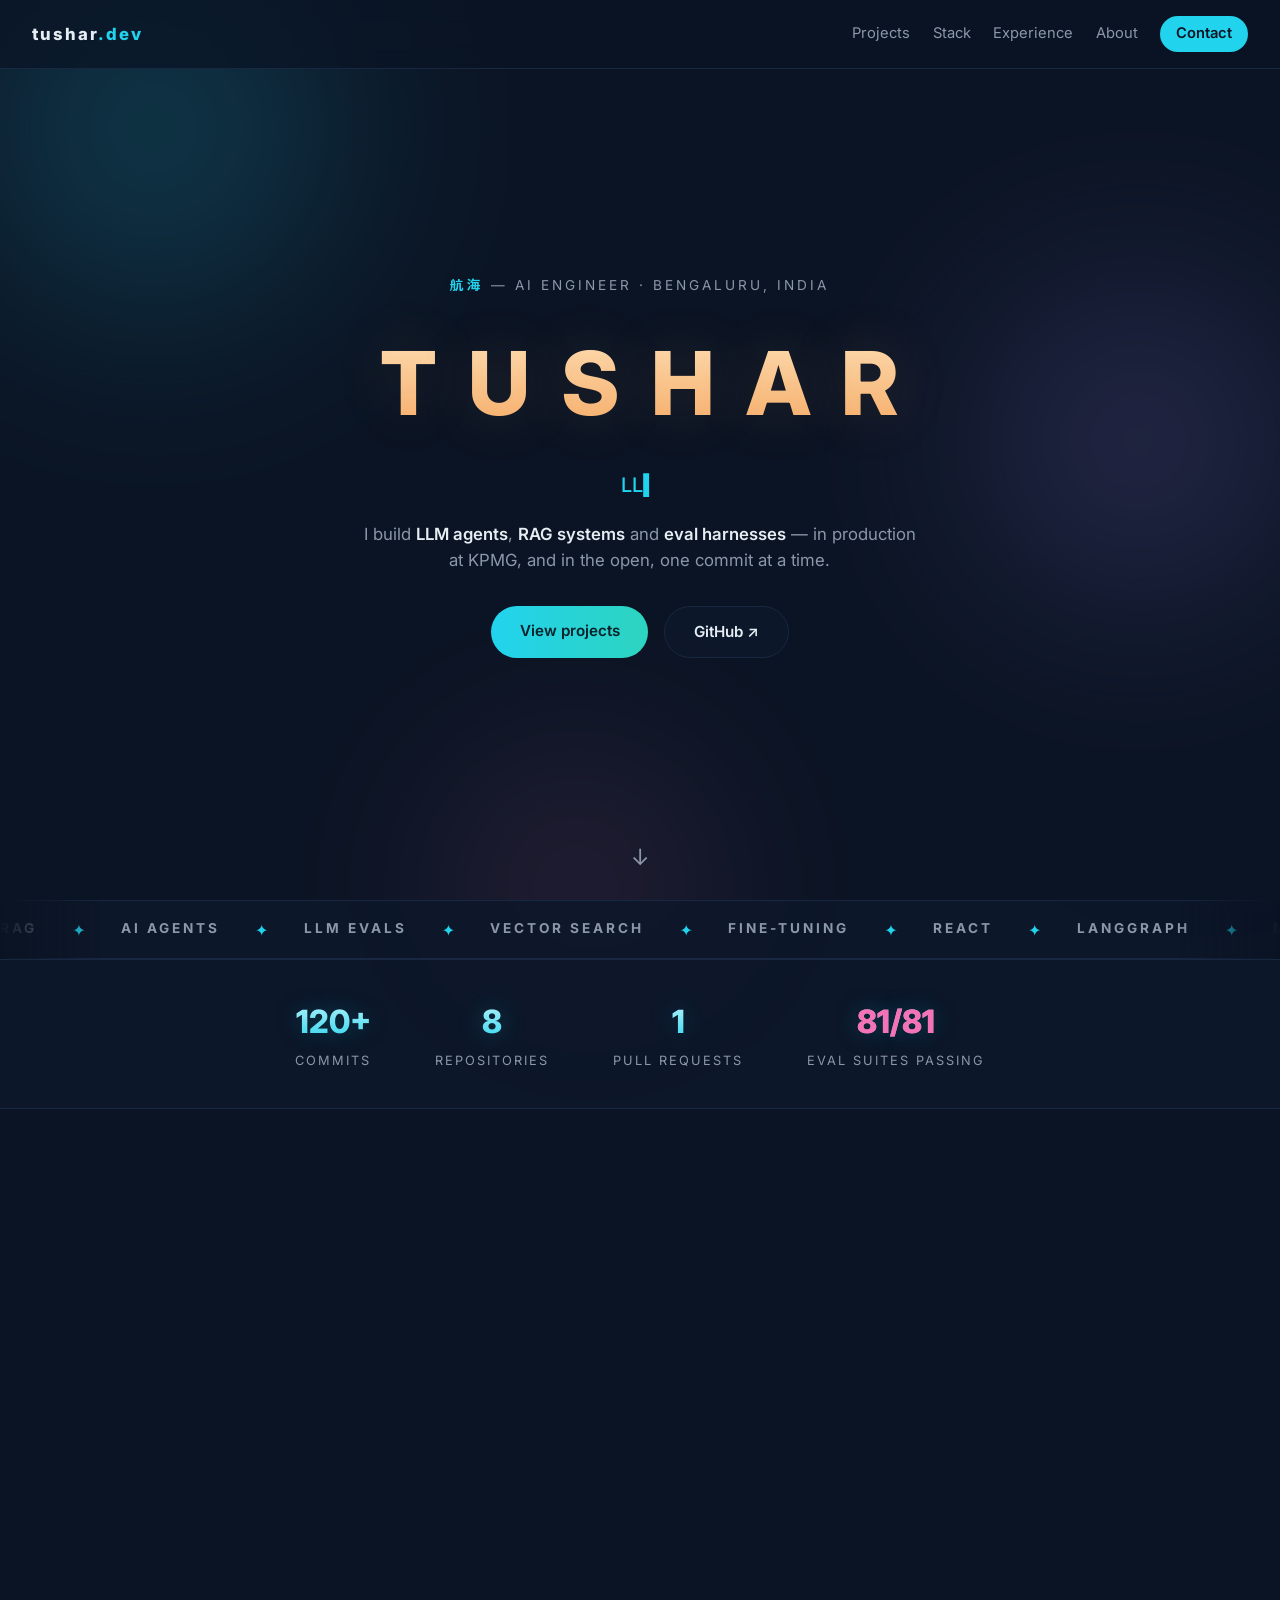
==== index.html @ 3234ff15 "Add voice-agent research page: the gate is a vocabulary" ====
<!DOCTYPE html>
<html lang="en">
<head>
<meta charset="UTF-8" />
<meta name="viewport" content="width=device-width, initial-scale=1.0" />
<title>Tushar — AI Engineer</title>
<meta name="description" content="Tushar — AI Engineer building LLM agents, RAG and eval-first AI systems. Based in Bengaluru, India." />
<meta property="og:title" content="Tushar — AI Engineer" />
<meta property="og:description" content="LLM agents, RAG and eval-first AI systems — in production at KPMG, and open-sourced every day." />
<meta property="og:type" content="website" />
<meta property="og:url" content="https://tushar29k.github.io/" />
<meta property="og:image" content="https://raw.githubusercontent.com/tushar29k/tushar29k/main/assets/banner.webp" />
<meta name="twitter:card" content="summary_large_image" />
<link rel="icon" href="data:image/svg+xml,%3Csvg xmlns='http://www.w3.org/2000/svg' viewBox='0 0 32 32'%3E%3Cpath d='M21 20.5A9 9 0 1 1 11.5 3 7 7 0 0 0 21 20.5z' fill='%2322D3EE'/%3E%3C/svg%3E" />
<link rel="preconnect" href="https://fonts.googleapis.com" />
<link rel="preconnect" href="https://fonts.gstatic.com" crossorigin />
<link href="https://fonts.googleapis.com/css2?family=Inter:wght@400;500;600;800&family=Zen+Kaku+Gothic+New:wght@500;700&display=swap" rel="stylesheet" />
<link rel="stylesheet" href="styles.css" />
</head>
<body>
<canvas id="stars" aria-hidden="true"></canvas>
<div id="progress" aria-hidden="true"></div>
<div class="orb orb-a" aria-hidden="true"></div>
<div class="orb orb-b" aria-hidden="true"></div>
<div class="orb orb-c" aria-hidden="true"></div>

<nav class="nav">
  <a class="brand" href="#top">tushar<span>.dev</span></a>
  <div class="links">
    <a href="#projects">Projects</a>
    <a href="#stack">Stack</a>
    <a href="#experience">Experience</a>
    <a href="#about">About</a>
    <a href="#contact" class="cta">Contact</a>
  </div>
</nav>

<header class="hero" id="top">
  <div class="aurora" aria-hidden="true"><span></span><span></span><span></span></div>
  <div class="hero-inner">
    <p class="kicker"><span class="jp">航海</span> — AI Engineer · Bengaluru, India</p>
    <h1>TUSHAR</h1>
    <p class="typing"><span id="typed"></span><span class="caret">▍</span></p>
    <p class="lede">I build <strong>LLM agents</strong>, <strong>RAG systems</strong> and <strong>eval harnesses</strong> — in production at KPMG, and in the open, one commit at a time.</p>
    <div class="hero-btns">
      <a class="btn primary" href="#projects">View projects</a>
      <a class="btn ghost" href="https://github.com/tushar29k" target="_blank" rel="noopener">GitHub ↗</a>
    </div>
  </div>
  <a class="scroll-hint" href="#stats" aria-label="scroll down">↓</a>
</header>

<div class="marquee" aria-hidden="true">
  <div class="marquee-track">
    <span>RAG</span><i>✦</i><span>AI AGENTS</span><i>✦</i><span>LLM EVALS</span><i>✦</i><span>VECTOR SEARCH</span><i>✦</i><span>FINE-TUNING</span><i>✦</i><span>REACT</span><i>✦</i><span>LANGGRAPH</span><i>✦</i><span>MCP</span><i>✦</i>
    <span>RAG</span><i>✦</i><span>AI AGENTS</span><i>✦</i><span>LLM EVALS</span><i>✦</i><span>VECTOR SEARCH</span><i>✦</i><span>FINE-TUNING</span><i>✦</i><span>REACT</span><i>✦</i><span>LANGGRAPH</span><i>✦</i><span>MCP</span><i>✦</i>
  </div>
</div>

<section class="strip" id="stats">
  <div class="stat"><span class="num" id="st-commits">…</span><span class="lbl">commits</span></div>
  <div class="stat"><span class="num" id="st-repos">…</span><span class="lbl">repositories</span></div>
  <div class="stat"><span class="num" id="st-prs">…</span><span class="lbl">pull requests</span></div>
  <div class="stat"><span class="num accent">81/81</span><span class="lbl">eval suites passing</span></div>
</section>

<section class="section" id="projects">
  <h2>Projects <span class="jp">作品</span></h2>
  <p class="sub">Open-source systems I design, build and measure. Every one ships with evals — each card links the repo and a live demo.</p>
  <p class="sub">📄 <a href="research.html" style="color:var(--teal);font-weight:600">Research note: how pattern-based guardrails fail</a> — the mutation-based adversarial benchmark of the agent-service detector, scored on attack success, false refusal and completion.</p>
  <p class="sub">📄 <a href="research-rag.html" style="color:var(--teal);font-weight:600">Research note: retrieval is not a safety boundary</a> — the poisoned-corpus and unsupported-question benchmark of the rag-service pipeline, scored on attack success, fabrication, false refusal and completion.</p>
  <p class="sub">📄 <a href="research-support-agent.html" style="color:var(--teal);font-weight:600">Research note: the gate held, the draft leaked</a> — the three-metric evaluation of the support-agent's safety layers: zero unauthorised refunds across 171 attack runs, poisoned-KB quoting as the open channel, and a 31.2% false-refusal rate from the refund-keyword bug shape.</p>
  <p class="sub">📄 <a href="research-voice-agent.html" style="color:var(--teal);font-weight:600">Research note: the gate is a vocabulary</a> — the three-metric evaluation of a voice agent's spoken confirmation step: a six-pattern yes vocabulary books contradictory and third-party confirmations, refuses natural ones like "sounds good" (35.3% false-refusal rate), and lets a bystander's yes book — with 33 of 137 runs crashing on KeyError 'idle'.</p>
  <div class="grid" id="project-grid">
    <div class="card skeleton" aria-hidden="true"><div class="sk-line sk-title"></div><div class="sk-line"></div><div class="sk-line short"></div></div>
    <div class="card skeleton" aria-hidden="true"><div class="sk-line sk-title"></div><div class="sk-line"></div><div class="sk-line short"></div></div>
    <div class="card skeleton" aria-hidden="true"><div class="sk-line sk-title"></div><div class="sk-line"></div><div class="sk-line short"></div></div>
    <div class="card skeleton" aria-hidden="true"><div class="sk-line sk-title"></div><div class="sk-line"></div><div class="sk-line short"></div></div>
    <noscript><p class="muted">Enable JavaScript to see live project data — or browse them on <a href="https://github.com/tushar29k?tab=repositories">GitHub</a>.</p></noscript>
  </div>
</section>

<section class="section" id="stack">
  <h2>Stack <span class="jp">技術</span></h2>
  <p class="sub">The tools I reach for in production.</p>
  <div class="stack-group">
    <h3>LLM &amp; Agents</h3>
    <div class="pills">
      <span>LangChain</span><span>LangGraph</span><span>Google ADK</span><span>LlamaIndex</span><span>AutoGen</span><span>CrewAI</span><span>MCP</span><span>OpenAI API</span><span>Anthropic API</span><span>Gemini API</span><span>Azure OpenAI</span><span>Hugging Face</span><span>Transformers</span><span>vLLM</span><span>Ollama</span>
    </div>
  </div>
  <div class="stack-group">
    <h3>Retrieval &amp; Data</h3>
    <div class="pills">
      <span>Azure AI Search</span><span>Pinecone</span><span>Qdrant</span><span>Weaviate</span><span>Milvus</span><span>pgvector</span><span>FAISS</span><span>Elasticsearch</span><span>Embeddings</span><span>Hybrid retrieval</span><span>Reranking</span><span>SQL</span><span>Pandas</span><span>NumPy</span>
    </div>
  </div>
  <div class="stack-group">
    <h3>Serving &amp; MLOps</h3>
    <div class="pills">
      <span>Python</span><span>FastAPI</span><span>Uvicorn</span><span>Docker</span><span>Kubernetes</span><span>GitHub Actions</span><span>Pytest</span><span>Pydantic</span><span>REST APIs</span><span>Linux</span><span>Git</span><span>MLflow</span><span>Weights &amp; Biases</span>
    </div>
  </div>
  <div class="stack-group">
    <h3>Practices</h3>
    <div class="pills">
      <span>Eval-driven development</span><span>RAG evals</span><span>Prompt engineering</span><span>Structured extraction</span><span>LLM-as-judge</span><span>ReAct workflows</span><span>Guardrails</span>
    </div>
  </div>
</section>

<section class="section" id="experience">
  <h2>Experience <span class="jp">経験</span></h2>
  <p class="sub">Where I've been, and what I shipped along the way.</p>
  <div class="timeline">
    <div class="t-item">
      <span class="t-dot"></span>
      <div class="t-card featured">
        <div class="t-head"><h3>KPMG — GenAI Analyst</h3><span class="t-when">Sep 2024 – Present · Bengaluru</span></div>
        <p>I design, build and run enterprise GenAI in production — agentic AI and RAG on the Azure AI stack and Google ADK, shipped through CI/CD at 99.9% uptime across live business workflows.</p>
        <div class="t-stats">
          <div class="t-stat"><b>65%</b><span>less manual QA</span></div>
          <div class="t-stat"><b>4×</b><span>faster releases</span></div>
          <div class="t-stat"><b>500K+</b><span>résumés indexed</span></div>
          <div class="t-stat"><b>&lt;200ms</b><span>query latency</span></div>
          <div class="t-stat"><b>100K+</b><span>searches / day</span></div>
          <div class="t-stat"><b>99.9%</b><span>uptime</span></div>
        </div>
        <ul class="t-list">
          <li><strong>Agentic test-case generator</strong> — a multi-agent platform on Google ADK where specialised agents split the job: one reads and understands 10,000+ Jira requirements through RAG, another drafts the test cases with Gemini 2.5 Pro / GPT, and an MCP control plane keeps every agent's tools and context in sync. Manual QA effort fell 65% and release cycles run 4× faster.</li>
          <li><strong>Résumé matcher</strong> — hybrid vector search over 500K+ indexed résumés on Azure Cognitive Search, re-ranked with Azure OpenAI. Recruiters get ranked shortlists in under 200ms — match accuracy up 40%, screening turnaround down 75%.</li>
          <li><strong>Vector search at scale</strong> — multi-agent retrieval with fallback protocols, so when one retrieval path degrades the system reroutes instead of failing. Serves 100K+ search queries a day at sub-second latency.</li>
        </ul>
      </div>
    </div>
    <div class="t-item">
      <span class="t-dot"></span>
      <div class="t-card">
        <div class="t-head"><h3>Open source — every day</h3><span class="t-when">2026 – Present</span></div>
        <p>Four flagship systems built in the open — RAG, agents, LLM serving, PR review — each evolving with a real commit daily.</p>
      </div>
    </div>
    <div class="t-item">
      <span class="t-dot"></span>
      <div class="t-card">
        <div class="t-head"><h3>Microsoft Azure AI-102</h3><span class="t-when">2025 · Certified</span></div>
        <p>Azure AI Engineer Associate — designing and implementing Azure AI solutions.</p>
      </div>
    </div>
  </div>
</section>

<section class="section" id="about">
  <h2>About <span class="jp">私について</span></h2>
  <div class="about-card">
    <p><strong>AI Engineer</strong> with 2 years shipping production GenAI at <strong>KPMG</strong> (Sep 2024 – present) — multi-agent pipelines, RAG over large document corpora, vector search at scale, and LoRA/QLoRA fine-tuning.</p>
    <p>I build <strong>eval-first</strong>: every system ships with numbers, not vibes. And I open-source something new <strong>every single day</strong>.</p>
    <p class="muted">Azure AI-102 certified (2025) · Based in Bengaluru, India</p>
  </div>
</section>

<section class="section contact" id="contact">
  <h2>Contact <span class="jp">連絡</span></h2>
  <p class="sub">If you're hiring for AI engineering — or just want to talk agents and evals.</p>
  <div class="hero-btns">
    <a class="btn primary" href="mailto:maxtushar292001@gmail.com">maxtushar292001@gmail.com</a>
    <a class="btn ghost" href="https://github.com/tushar29k" target="_blank" rel="noopener">GitHub ↗</a>
  </div>
</section>

<footer>
  <p>© 2026 Tushar · Bounty rising — one commit at a time 🏴‍☠️</p>
</footer>

<script src="app.js"></script>
</body>
</html>
---- styles.css ----
:root {
  --bg: #0b1424;
  --bg2: #0e1a2e;
  --line: #182742;
  --cyan: #22d3ee;
  --teal: #2dd4bf;
  --violet: #a78bfa;
  --pink: #f472b6;
  --gold: #f4a259;
  --text: #e6edf3;
  --muted: #8b98a9;
  --radius: 14px;
}

* { margin: 0; padding: 0; box-sizing: border-box; }

html { scroll-behavior: smooth; }

body {
  background: var(--bg);
  color: var(--text);
  font-family: 'Inter', system-ui, -apple-system, sans-serif;
  line-height: 1.6;
  overflow-x: hidden;
}

::selection { background: rgba(34, 211, 238, .25); }

a { color: inherit; }

#stars {
  position: fixed;
  inset: 0;
  z-index: 0;
  pointer-events: none;
  opacity: .8;
}

/* ---------- nav ---------- */
.nav {
  position: fixed;
  top: 0; left: 0; right: 0;
  z-index: 10;
  display: flex;
  justify-content: space-between;
  align-items: center;
  padding: 1rem 2rem;
  background: rgba(11, 20, 36, .72);
  backdrop-filter: blur(12px);
  border-bottom: 1px solid var(--line);
}

.brand { font-weight: 800; letter-spacing: 2px; text-decoration: none; font-size: 1.05rem; }
.brand span { color: var(--cyan); }

.nav .links { display: flex; gap: 1.4rem; align-items: center; }
.nav .links a { text-decoration: none; color: var(--muted); font-size: .92rem; transition: color .2s; }
.nav .links a:hover { color: var(--text); }
.nav .links a.cta {
  color: var(--bg);
  background: var(--cyan);
  padding: .4rem 1rem;
  border-radius: 999px;
  font-weight: 600;
}
.nav .links a.cta:hover { background: var(--teal); color: var(--bg); }

/* ---------- hero ---------- */
.hero {
  position: relative;
  z-index: 1;
  min-height: 100vh;
  display: flex;
  align-items: center;
  justify-content: center;
  text-align: center;
  padding: 6rem 1.5rem 4rem;
  background: var(--bg);
  overflow: hidden;
}

/* animated aurora blobs */
.aurora { position: absolute; inset: 0; overflow: hidden; }
.aurora span {
  position: absolute;
  border-radius: 50%;
  filter: blur(90px);
  opacity: .45;
  animation: drift 20s ease-in-out infinite alternate;
}
.aurora span:nth-child(1) {
  width: 44vw; height: 44vw; left: -10vw; top: -12vw;
  background: radial-gradient(circle, rgba(34, 211, 238, .55), transparent 70%);
}
.aurora span:nth-child(2) {
  width: 38vw; height: 38vw; right: -8vw; top: 22vh;
  background: radial-gradient(circle, rgba(167, 139, 250, .5), transparent 70%);
  animation-delay: -7s; animation-duration: 24s;
}
.aurora span:nth-child(3) {
  width: 30vw; height: 30vw; left: 30vw; bottom: -14vw;
  background: radial-gradient(circle, rgba(244, 114, 182, .4), transparent 70%);
  animation-delay: -13s; animation-duration: 28s;
}
@keyframes drift {
  from { transform: translate(0, 0) scale(1); }
  to { transform: translate(6vw, -4vh) scale(1.15); }
}
.hero-inner { position: relative; z-index: 2; max-width: 720px; }

.kicker {
  color: var(--muted);
  letter-spacing: 3px;
  font-size: .85rem;
  text-transform: uppercase;
  margin-bottom: 1rem;
}

.jp {
  font-family: 'Zen Kaku Gothic New', sans-serif;
  color: var(--cyan);
  font-weight: 700;
}

.hero h1 {
  font-size: clamp(3rem, 10vw, 5.5rem);
  letter-spacing: .35em;
  text-indent: .35em;
  font-weight: 800;
  color: var(--gold);
  text-shadow: 0 0 60px rgba(244, 162, 89, .15);
}
@supports ((-webkit-background-clip: text) or (background-clip: text)) {
  .hero h1 {
    background: linear-gradient(180deg, #ffe9c4, var(--gold));
    -webkit-background-clip: text;
    background-clip: text;
    color: transparent;
  }
}

.typing {
  margin-top: 1rem;
  font-size: 1.25rem;
  color: var(--cyan);
  min-height: 2rem;
  font-weight: 500;
}
.caret { animation: blink 1s steps(1) infinite; color: var(--cyan); }
@keyframes blink { 50% { opacity: 0; } }

.lede { color: var(--muted); margin: 1.2rem auto 2rem; max-width: 560px; font-size: 1.05rem; }
.lede strong { color: var(--text); font-weight: 600; }

.hero-btns { display: flex; gap: 1rem; justify-content: center; flex-wrap: wrap; }

.btn {
  text-decoration: none;
  padding: .8rem 1.8rem;
  border-radius: 999px;
  font-weight: 600;
  font-size: .95rem;
  transition: transform .2s, box-shadow .2s, background .2s;
  display: inline-block;
}
.btn.primary { background: linear-gradient(90deg, var(--cyan), var(--teal)); color: #06222b; }
.btn.primary:hover { transform: translateY(-2px); box-shadow: 0 8px 28px rgba(34, 211, 238, .35); }
.btn.ghost { border: 1px solid var(--line); color: var(--text); background: rgba(14, 26, 46, .6); }
.btn.ghost:hover { border-color: var(--cyan); transform: translateY(-2px); }

.scroll-hint {
  position: absolute;
  bottom: 1.6rem;
  left: 50%;
  transform: translateX(-50%);
  color: var(--muted);
  text-decoration: none;
  font-size: 1.4rem;
  animation: bob 2s ease-in-out infinite;
}
@keyframes bob { 50% { transform: translate(-50%, 8px); } }

/* ---------- stats strip ---------- */
.strip {
  position: relative;
  z-index: 1;
  display: flex;
  justify-content: center;
  gap: clamp(1.5rem, 6vw, 4rem);
  padding: 2.2rem 1rem;
  border-top: 1px solid var(--line);
  border-bottom: 1px solid var(--line);
  background: rgba(14, 26, 46, .5);
  flex-wrap: wrap;
}
.stat { text-align: center; }
.stat .num {
  display: block;
  font-size: 2rem;
  font-weight: 800;
  color: var(--cyan);
}
.stat .num.accent { color: var(--pink); }
@supports ((-webkit-background-clip: text) or (background-clip: text)) {
  .stat .num {
    background: linear-gradient(180deg, #cffafe, var(--cyan));
    -webkit-background-clip: text;
    background-clip: text;
    color: transparent;
  }
  .stat .num.accent {
    background: linear-gradient(180deg, #fbcfe8, var(--pink));
    -webkit-background-clip: text;
    background-clip: text;
  }
}
.stat .lbl { color: var(--muted); font-size: .8rem; letter-spacing: 2px; text-transform: uppercase; }

/* ---------- sections ---------- */
.section {
  position: relative;
  z-index: 1;
  max-width: 1080px;
  margin: 0 auto;
  padding: 5rem 1.5rem 1rem;
}

.section h2 {
  font-size: 1.9rem;
  font-weight: 800;
  letter-spacing: 1px;
  margin-bottom: .4rem;
}
.section h2 .jp { font-size: 1.1rem; margin-left: .6rem; letter-spacing: 4px; }
.sub { color: var(--muted); margin-bottom: 2.2rem; }

/* ---------- projects ---------- */
.grid {
  display: grid;
  grid-template-columns: repeat(auto-fit, minmax(300px, 1fr));
  gap: 1.4rem;
}

.card {
  background: var(--bg2);
  border: 1px solid var(--line);
  border-radius: var(--radius);
  padding: 1.6rem;
  text-decoration: none;
  display: flex;
  flex-direction: column;
  gap: .7rem;
  transition: transform .25s, border-color .25s, box-shadow .25s;
  opacity: 0;
  transform: translateY(16px);
}
.card.visible { opacity: 1; transform: none; }
.card:hover {
  transform: translateY(-4px);
  border-color: rgba(34, 211, 238, .5);
  box-shadow: 0 12px 40px rgba(34, 211, 238, .12);
}

.card-top { display: flex; justify-content: space-between; align-items: baseline; }
.card h3 { font-size: 1.15rem; color: var(--cyan); font-weight: 700; }
.card .stars { color: var(--muted); font-size: .85rem; white-space: nowrap; }
.card p { color: var(--muted); font-size: .93rem; flex: 1; }
.card-meta { display: flex; align-items: center; gap: .5rem; font-size: .82rem; color: var(--muted); }
.dot { width: 10px; height: 10px; border-radius: 50%; display: inline-block; }
.card .go { color: var(--teal); font-size: .88rem; font-weight: 600; }

/* ---------- stack ---------- */
.stack-group { margin-bottom: 1.5rem; }
.stack-group h3 { color: var(--muted); font-size: .8rem; letter-spacing: 2px; text-transform: uppercase; margin-bottom: .7rem; }
.pills { display: flex; flex-wrap: wrap; gap: .5rem; }
.pills span {
  padding: .42rem .95rem;
  border-radius: 999px;
  font-size: .86rem;
  color: var(--text);
  background: rgba(255,255,255,.03);
  border: 1px solid rgba(139,152,184,.22);
  transition: transform .2s, border-color .2s;
}
.pills span:hover { transform: translateY(-2px); border-color: var(--cyan); }

/* ---------- about / contact ---------- */
.about-card {
  background: var(--bg2);
  border: 1px solid var(--line);
  border-radius: var(--radius);
  padding: 2rem;
  display: flex;
  flex-direction: column;
  gap: 1rem;
}
.about-card .muted, .muted { color: var(--muted); }

.contact { text-align: center; padding-bottom: 6rem; }
.contact .sub { margin-bottom: 2rem; }

footer {
  position: relative;
  z-index: 1;
  text-align: center;
  padding: 2rem 1rem 2.5rem;
  color: var(--muted);
  font-size: .85rem;
  border-top: 1px solid var(--line);
}

@media (max-width: 640px) {
  .nav { padding: 1rem; }
  .nav .links a:not(.cta) { display: none; }
  .strip { gap: 1.2rem; }
  /* one column on phones: the 300px min track would clip on narrow screens */
  .grid { grid-template-columns: 1fr; }
}

/* ---------- lightning divider ---------- */
.divider {
  position: relative;
  z-index: 1;
  display: flex;
  justify-content: center;
  padding: 0 1rem;
  margin-top: -1px;
  background: var(--bg);
}
.divider img { width: min(680px, 100%); display: block; opacity: .9; }

/* ---------- skeleton shimmer ---------- */
.card.skeleton { opacity: 1; transform: none; pointer-events: none; gap: 1rem; }
.sk-line {
  height: 14px;
  border-radius: 7px;
  background: linear-gradient(90deg, #101c30 25%, #16294a 50%, #101c30 75%);
  background-size: 200% 100%;
  animation: shimmer 1.4s linear infinite;
}
.sk-line.sk-title { height: 20px; width: 55%; }
.sk-line.short { width: 40%; }
@keyframes shimmer { to { background-position: -200% 0; } }

/* ---------- project card ranks + topics ---------- */
.card .rank {
  font-size: .8rem;
  font-weight: 700;
  letter-spacing: 1px;
}
.card-top { gap: .6rem; }
.card-top .spacer { flex: 1; }
.topics { display: flex; flex-wrap: wrap; gap: .4rem; }
.topics span {
  font-size: .72rem;
  color: var(--muted);
  border: 1px solid var(--line);
  border-radius: 999px;
  padding: .15rem .6rem;
}

/* ---------- journey timeline ---------- */
.timeline { position: relative; margin-left: .6rem; padding-left: 1.8rem; }
.timeline::before {
  content: '';
  position: absolute;
  left: 5px; top: 6px; bottom: 6px;
  width: 2px;
  background: linear-gradient(180deg, var(--cyan), var(--violet), var(--pink));
  opacity: .5;
  border-radius: 2px;
  transform: scaleY(0);
  transform-origin: top;
  transition: transform 1.8s ease .2s;
}
.timeline.drawn::before { transform: scaleY(1); }
.t-item { position: relative; margin-bottom: 1.4rem; }
.t-dot {
  position: absolute;
  left: -1.8rem;
  top: 1.5rem;
  width: 12px; height: 12px;
  border-radius: 50%;
  background: var(--bg);
  border: 2px solid var(--cyan);
  box-shadow: 0 0 12px rgba(34, 211, 238, .7);
  animation: dot-breathe 3.6s ease-in-out infinite;
}
@keyframes dot-breathe { 50% { transform: scale(1.28); } }
.t-item:nth-child(2) .t-dot { border-color: var(--teal); box-shadow: 0 0 12px rgba(45, 212, 191, .7); }
.t-item:nth-child(3) .t-dot { border-color: var(--violet); box-shadow: 0 0 12px rgba(167, 139, 250, .7); }
.t-item:nth-child(4) .t-dot { border-color: var(--pink); box-shadow: 0 0 12px rgba(244, 114, 182, .7); }
.t-card {
  background: var(--bg2);
  border: 1px solid var(--line);
  border-radius: var(--radius);
  padding: 1.4rem 1.6rem;
  transition: border-color .25s, transform .25s;
}
.t-card:hover { border-color: rgba(34, 211, 238, .4); transform: translateX(4px); }
.t-head { display: flex; justify-content: space-between; align-items: baseline; gap: 1rem; flex-wrap: wrap; margin-bottom: .5rem; }
.t-head h3 { font-size: 1.05rem; font-weight: 700; }
.t-when { color: var(--muted); font-size: .82rem; white-space: nowrap; }
.t-card p { color: var(--muted); font-size: .93rem; }
.t-list { margin: .7rem 0 0; padding: 0; list-style: none; display: flex; flex-direction: column; gap: .55rem; }
.t-list li { position: relative; padding-left: 1.3rem; color: var(--muted); font-size: .9rem; line-height: 1.5; }
.t-list li::before { content: '▸'; position: absolute; left: 0; color: var(--cyan); }
.t-list strong { color: var(--text); font-weight: 600; }
.t-card.featured {
  border: 1px solid transparent;
  background: linear-gradient(var(--bg2), var(--bg2)) padding-box,
              linear-gradient(120deg, var(--cyan), var(--violet), var(--pink)) border-box;
}
.t-stats {
  display: grid;
  grid-template-columns: repeat(6, 1fr);
  gap: .5rem;
  margin: 1rem 0 .2rem;
}
.t-stat {
  background: rgba(34, 211, 238, .06);
  border: 1px solid rgba(34, 211, 238, .18);
  border-radius: 10px;
  padding: .55rem .3rem;
  text-align: center;
}
.t-stat b {
  display: block;
  font-size: 1.05rem;
  color: var(--teal);
}
@supports ((-webkit-background-clip: text) or (background-clip: text)) {
  .t-stat b {
    background: linear-gradient(90deg, var(--cyan), var(--teal));
    -webkit-background-clip: text;
    background-clip: text;
    color: transparent;
  }
}
.t-stat span { font-size: .68rem; color: var(--muted); line-height: 1.3; display: block; margin-top: .15rem; }
@media (max-width: 640px) { .t-stats { grid-template-columns: repeat(3, 1fr); } }

/* ---------- project card links ---------- */
.card-title-link { color: var(--cyan); text-decoration: none; }
.card-title-link:hover { text-decoration: underline; }
.card-links { display: flex; gap: .6rem; flex-wrap: wrap; margin-top: .2rem; }
.mini-btn {
  display: inline-flex; align-items: center;
  font-size: .82rem; font-weight: 600;
  padding: .4rem .85rem; border-radius: 999px;
  border: 1px solid var(--line); color: var(--text);
  text-decoration: none; background: rgba(34, 211, 238, .06);
  transition: border-color .2s, background .2s, transform .2s;
}
.mini-btn:hover { border-color: var(--cyan); background: rgba(34, 211, 238, .14); transform: translateY(-1px); }
.mini-btn.live { border-color: rgba(45, 212, 191, .55); color: var(--teal); }
.mini-btn.soon { border-style: dashed; color: var(--muted); cursor: default; }
.mini-btn.soon:hover { border-color: var(--line); background: rgba(34, 211, 238, .06); transform: none; }

/* ---------- cursor glow (desktop only) ---------- */
#glow {
  position: fixed;
  width: 520px; height: 520px;
  left: 0; top: 0;
  pointer-events: none;
  z-index: 0;
  background: radial-gradient(circle, rgba(34, 211, 238, .07) 0%, transparent 60%);
  transform: translate(-50%, -50%);
}

/* ---------- marquee ---------- */
.marquee {
  position: relative;
  z-index: 1;
  overflow: hidden;
  border-top: 1px solid var(--line);
  border-bottom: 1px solid var(--line);
  background: rgba(14, 26, 46, .5);
  padding: .9rem 0;
  -webkit-mask-image: linear-gradient(90deg, transparent, #000 8%, #000 92%, transparent);
  mask-image: linear-gradient(90deg, transparent, #000 8%, #000 92%, transparent);
}
.marquee-track {
  display: inline-flex;
  gap: 2.2rem;
  white-space: nowrap;
  animation: marquee 28s linear infinite;
  padding-right: 2.2rem;
}
.marquee-track span { font-weight: 700; letter-spacing: 3px; font-size: .85rem; color: var(--muted); }
.marquee-track i { color: var(--cyan); font-style: normal; }
@keyframes marquee { to { transform: translateX(-50%); } }

/* ---------- animated section headers ---------- */
/* solid text colour on purpose: gradient-clipped text renders as an opaque
   box on browsers without background-clip:text support */
.section h2 {
  color: var(--text);
  display: inline-block;
  position: relative;
  padding-bottom: .5rem;
}
.section h2::after {
  content: '';
  position: absolute;
  left: 0; bottom: 0;
  height: 3px; width: 100%;
  border-radius: 3px;
  background: linear-gradient(90deg, var(--cyan), var(--violet), var(--pink));
  transform: scaleX(0);
  transform-origin: left;
  transition: transform .8s ease .15s;
}
.section h2.inview::after { transform: scaleX(1); }

/* ---------- button shine ---------- */
.btn { position: relative; overflow: hidden; }
.btn::before {
  content: '';
  position: absolute;
  top: 0; left: -80%;
  width: 50%; height: 100%;
  background: linear-gradient(100deg, transparent, rgba(255, 255, 255, .35), transparent);
  transform: skewX(-20deg);
  transition: left .6s ease;
}
.btn:hover::before { left: 130%; }

/* ---------- nav hide on scroll ---------- */
.nav { transition: transform .35s ease; }
.nav.hidden { transform: translateY(-100%); }

/* ---------- floating hero name ---------- */
.hero h1 { animation: floaty 7s ease-in-out infinite; }
@keyframes floaty { 50% { transform: translateY(-8px); } }

/* ---------- staggered card entrance ---------- */
.card { transition: opacity .5s ease, transform .5s ease, border-color .25s, box-shadow .25s; }

/* ---------- ambient motion layer (subtle) ---------- */

/* scroll progress hairline */
#progress {
  position: fixed; top: 0; left: 0;
  height: 2px; width: 0%;
  background: linear-gradient(90deg, var(--cyan), var(--violet), var(--pink));
  z-index: 60; opacity: .9;
  pointer-events: none;
}

/* drifting ambient orbs */
.orb {
  position: fixed; border-radius: 50%;
  filter: blur(90px); pointer-events: none;
  z-index: 0; opacity: .15;
}
.orb-a {
  width: 480px; height: 480px; top: -140px; left: -120px;
  background: radial-gradient(circle, rgba(34, 211, 238, .55), transparent 70%);
}
.orb-b {
  width: 560px; height: 560px; top: 38%; right: -200px;
  background: radial-gradient(circle, rgba(167, 139, 250, .5), transparent 70%);
}
.orb-c {
  width: 420px; height: 420px; bottom: -160px; left: 30%;
  background: radial-gradient(circle, rgba(244, 114, 182, .45), transparent 70%);
}

.orb-a { animation: drift-a 34s ease-in-out infinite alternate; }
.orb-b { animation: drift-b 42s ease-in-out infinite alternate; }
.orb-c { animation: drift-c 38s ease-in-out infinite alternate; }
@keyframes drift-a { to { transform: translate(120px, 90px) scale(1.12); } }
@keyframes drift-b { to { transform: translate(-140px, -70px) scale(.92); } }
@keyframes drift-c { to { transform: translate(-90px, -110px) scale(1.08); } }

/* project card sheen sweep */
.card { position: relative; overflow: hidden; }
.card::after {
  content: ''; position: absolute; top: 0; left: -70%;
  width: 45%; height: 100%; pointer-events: none;
  background: linear-gradient(100deg, transparent, rgba(255, 255, 255, .09), transparent);
  transform: skewX(-18deg);
  transition: left .7s ease;
}
.card:hover::after { left: 135%; }

.section h2 .jp { animation: jp-breathe 5s ease-in-out infinite; }
@keyframes jp-breathe { 50% { opacity: .45; } }

/* gentle glow on stats */
.stat .num { text-shadow: 0 0 26px rgba(34, 211, 238, .28); }

/* button press feedback */
.btn:active { transform: translateY(0) scale(.98); }

/* render off-screen sections lazily — big win for scroll smoothness on phones */
.section { content-visibility: auto; contain-intrinsic-size: auto 600px; }

/* on touch devices: keep the blurred fixed nav off and sections lazy-rendered,
   but leave the visible animations running */
@media (hover: none), (max-width: 640px) {
  .nav { backdrop-filter: none; -webkit-backdrop-filter: none; background: rgba(4, 10, 22, .92); }
  .orb { filter: blur(40px); opacity: .5; }
}

@media (prefers-reduced-motion: reduce) {
  .orb, .section h2, .section h2 .jp, .t-dot,
  .hero h1, .scroll-hint, .marquee-track { animation: none !important; }
  .timeline::before { transform: none; transition: none; }
  #progress { display: none; }
}
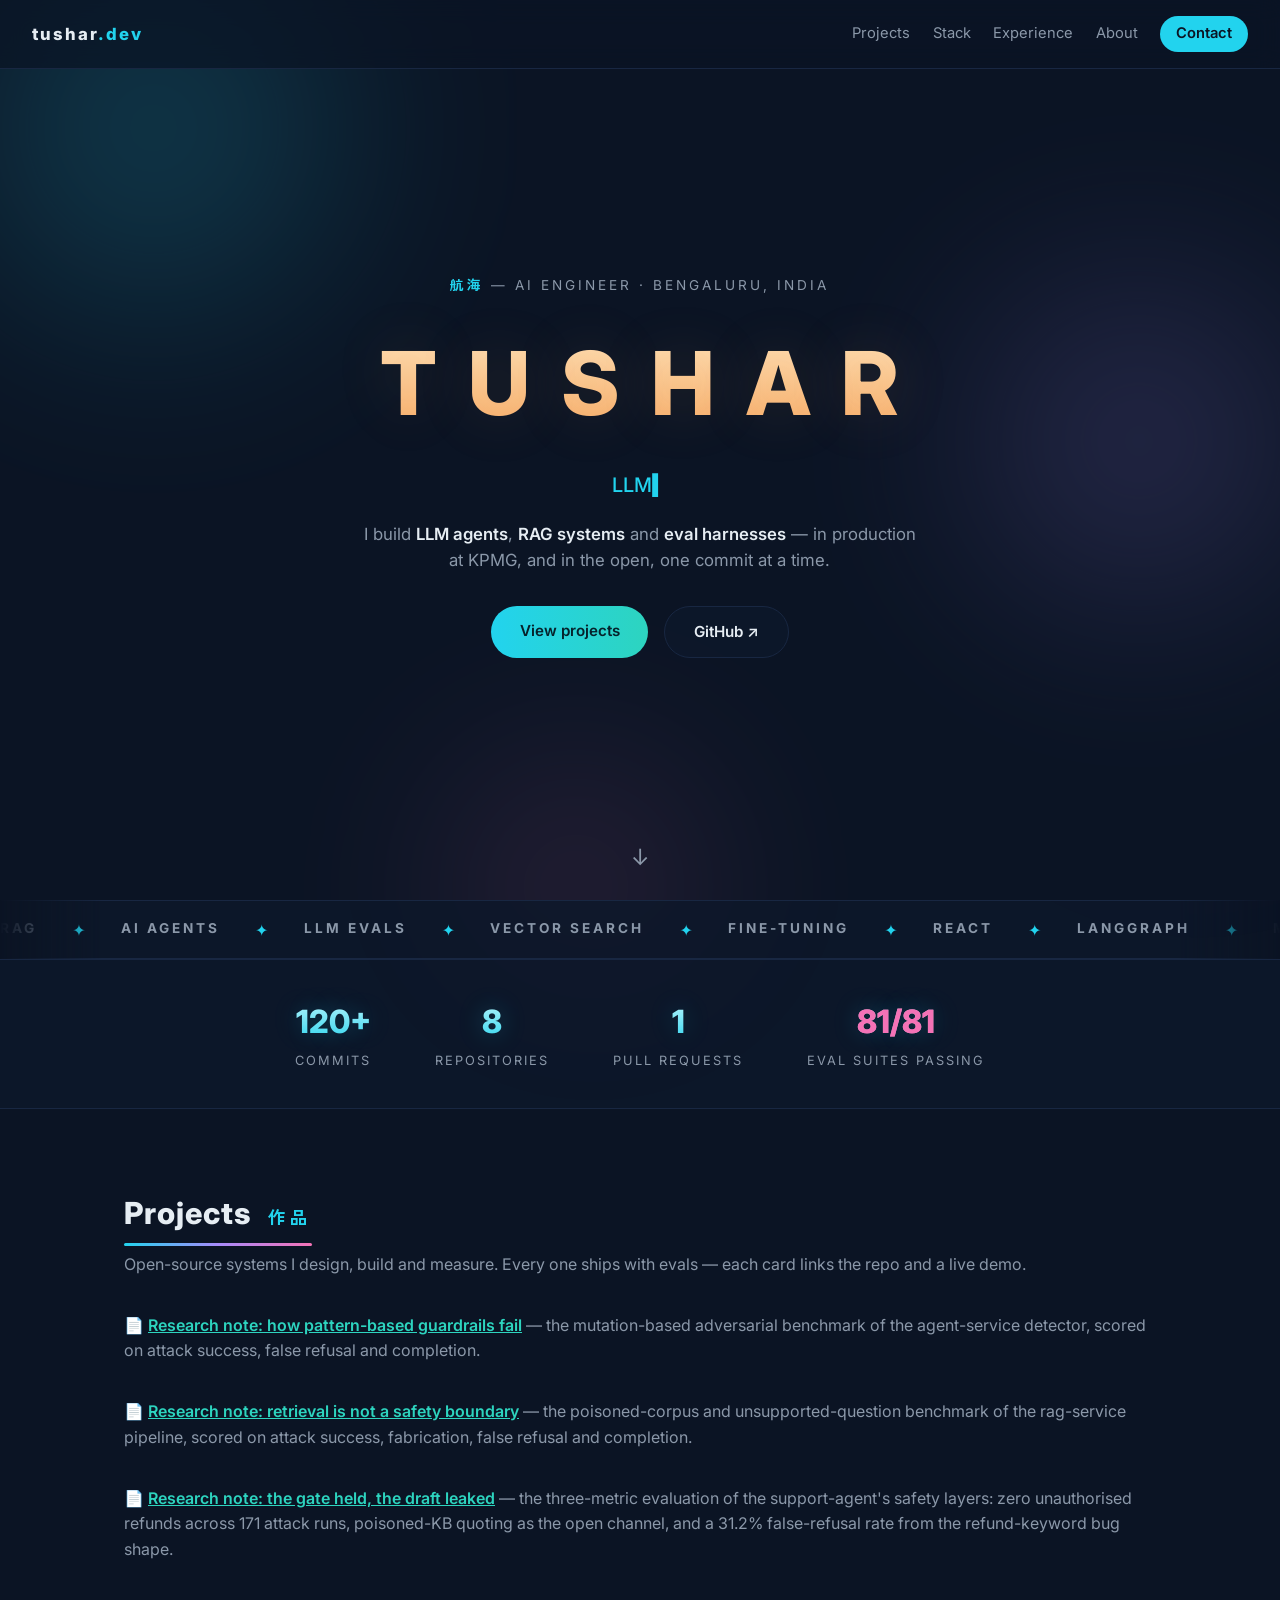
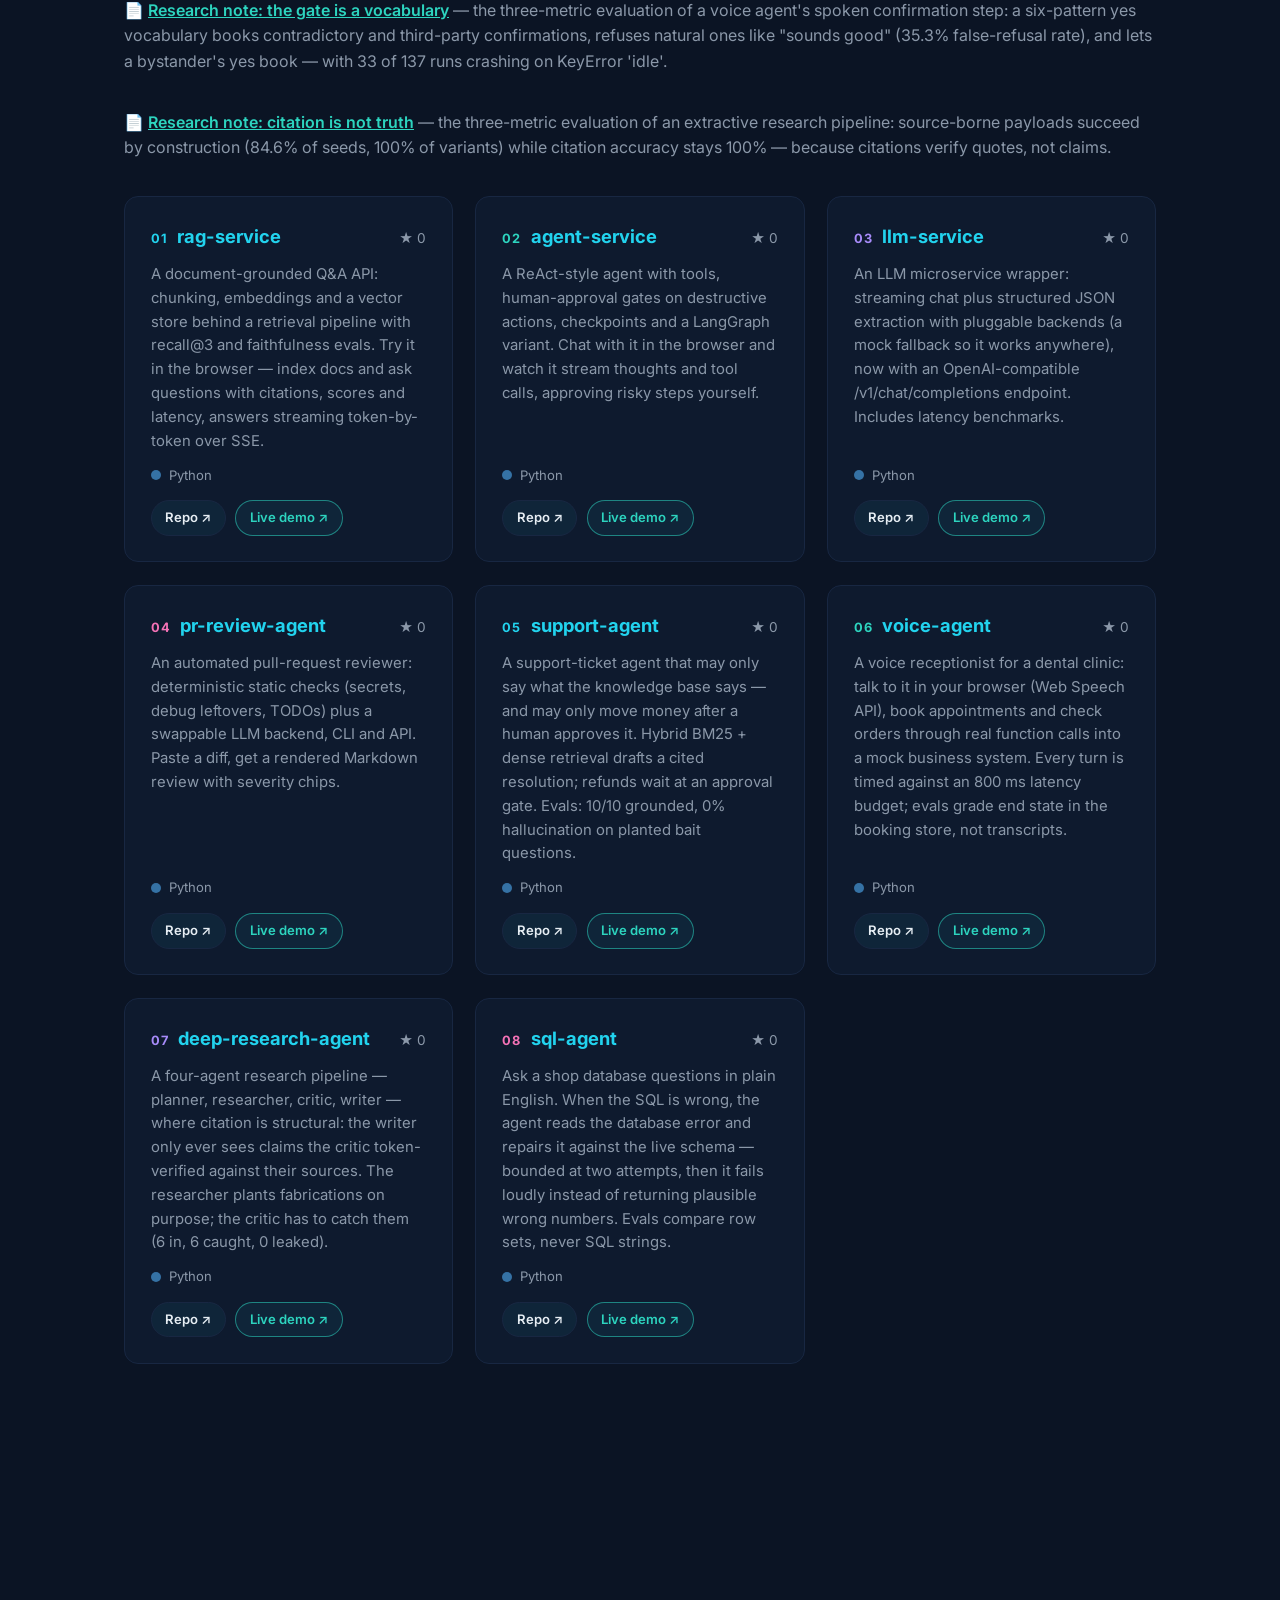
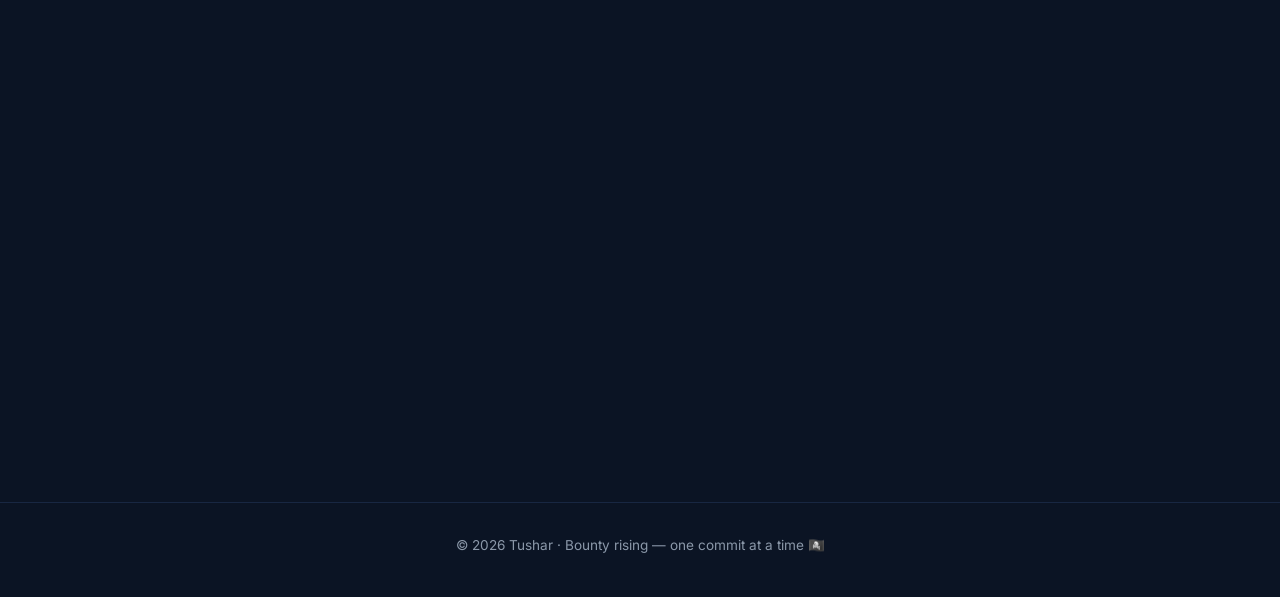
==== commit b6f6f670: "Add deep-research-agent research page: citation is not truth" ====
--- a/index.html
+++ b/index.html
@@ -71,6 +71,7 @@
   <p class="sub">📄 <a href="research-rag.html" style="color:var(--teal);font-weight:600">Research note: retrieval is not a safety boundary</a> — the poisoned-corpus and unsupported-question benchmark of the rag-service pipeline, scored on attack success, fabrication, false refusal and completion.</p>
   <p class="sub">📄 <a href="research-support-agent.html" style="color:var(--teal);font-weight:600">Research note: the gate held, the draft leaked</a> — the three-metric evaluation of the support-agent's safety layers: zero unauthorised refunds across 171 attack runs, poisoned-KB quoting as the open channel, and a 31.2% false-refusal rate from the refund-keyword bug shape.</p>
   <p class="sub">📄 <a href="research-voice-agent.html" style="color:var(--teal);font-weight:600">Research note: the gate is a vocabulary</a> — the three-metric evaluation of a voice agent's spoken confirmation step: a six-pattern yes vocabulary books contradictory and third-party confirmations, refuses natural ones like "sounds good" (35.3% false-refusal rate), and lets a bystander's yes book — with 33 of 137 runs crashing on KeyError 'idle'.</p>
+  <p class="sub">📄 <a href="research-deep-research-agent.html" style="color:var(--teal);font-weight:600">Research note: citation is not truth</a> — the three-metric evaluation of an extractive research pipeline: source-borne payloads succeed by construction (84.6% of seeds, 100% of variants) while citation accuracy stays 100% — because citations verify quotes, not claims.</p>
   <div class="grid" id="project-grid">
     <div class="card skeleton" aria-hidden="true"><div class="sk-line sk-title"></div><div class="sk-line"></div><div class="sk-line short"></div></div>
     <div class="card skeleton" aria-hidden="true"><div class="sk-line sk-title"></div><div class="sk-line"></div><div class="sk-line short"></div></div>
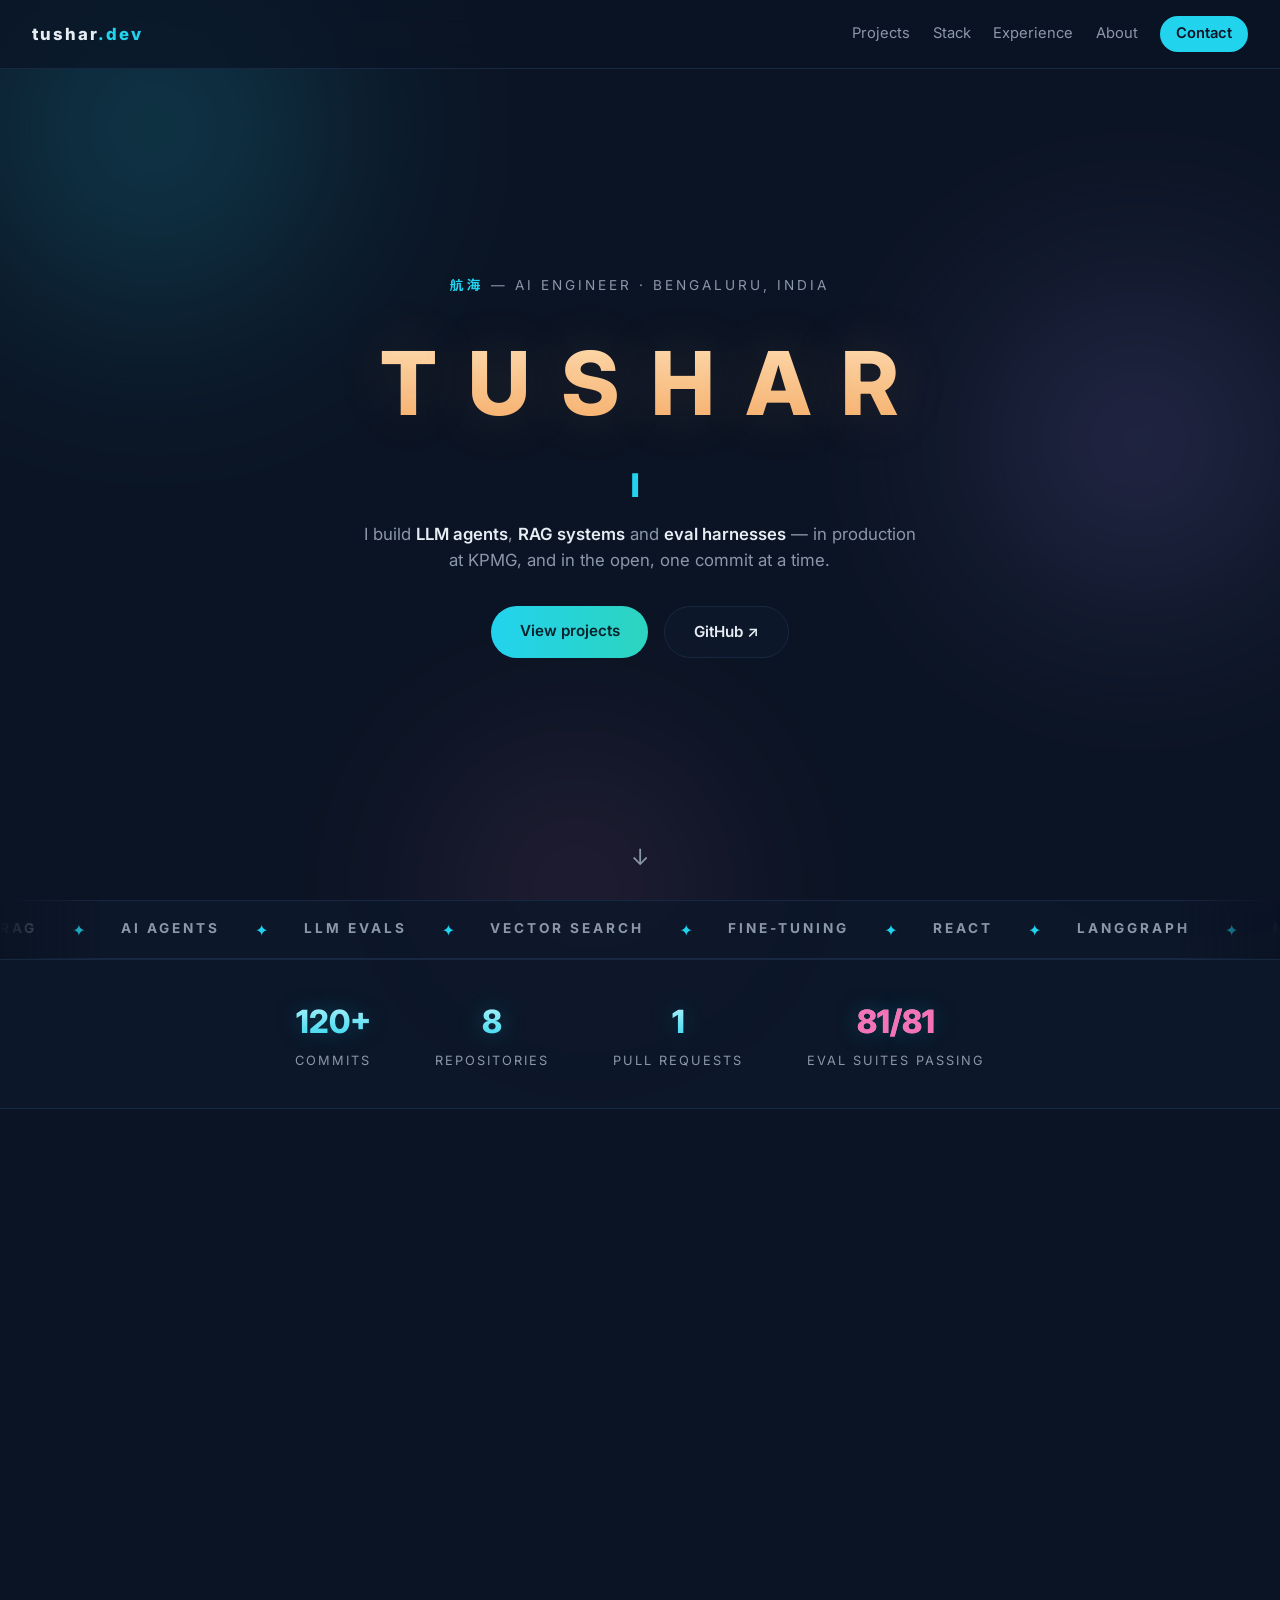
==== commit a6af5e33: "Add llm-evals research page: The Judge Reads Tokens (+ score-seeking appendix)" ====
--- a/index.html
+++ b/index.html
@@ -72,6 +72,7 @@
   <p class="sub">📄 <a href="research-support-agent.html" style="color:var(--teal);font-weight:600">Research note: the gate held, the draft leaked</a> — the three-metric evaluation of the support-agent's safety layers: zero unauthorised refunds across 171 attack runs, poisoned-KB quoting as the open channel, and a 31.2% false-refusal rate from the refund-keyword bug shape.</p>
   <p class="sub">📄 <a href="research-voice-agent.html" style="color:var(--teal);font-weight:600">Research note: the gate is a vocabulary</a> — the three-metric evaluation of a voice agent's spoken confirmation step: a six-pattern yes vocabulary books contradictory and third-party confirmations, refuses natural ones like "sounds good" (35.3% false-refusal rate), and lets a bystander's yes book — with 33 of 137 runs crashing on KeyError 'idle'.</p>
   <p class="sub">📄 <a href="research-deep-research-agent.html" style="color:var(--teal);font-weight:600">Research note: citation is not truth</a> — the three-metric evaluation of an extractive research pipeline: source-borne payloads succeed by construction (84.6% of seeds, 100% of variants) while citation accuracy stays 100% — because citations verify quotes, not claims.</p>
+  <p class="sub">📄 <a href="research-llm-evals.html" style="color:var(--teal);font-weight:600">Research note: the judge reads tokens</a> — the three-metric evaluation of an eval toolkit's own scorers: 62.5% of seed attacks pass while half the honest answers fail, and judge-vs-human agreement collapses 0.917 to 0.200 — a wrong answer scores a perfect 1.000 through a smuggled CASE block.</p>
   <div class="grid" id="project-grid">
     <div class="card skeleton" aria-hidden="true"><div class="sk-line sk-title"></div><div class="sk-line"></div><div class="sk-line short"></div></div>
     <div class="card skeleton" aria-hidden="true"><div class="sk-line sk-title"></div><div class="sk-line"></div><div class="sk-line short"></div></div>
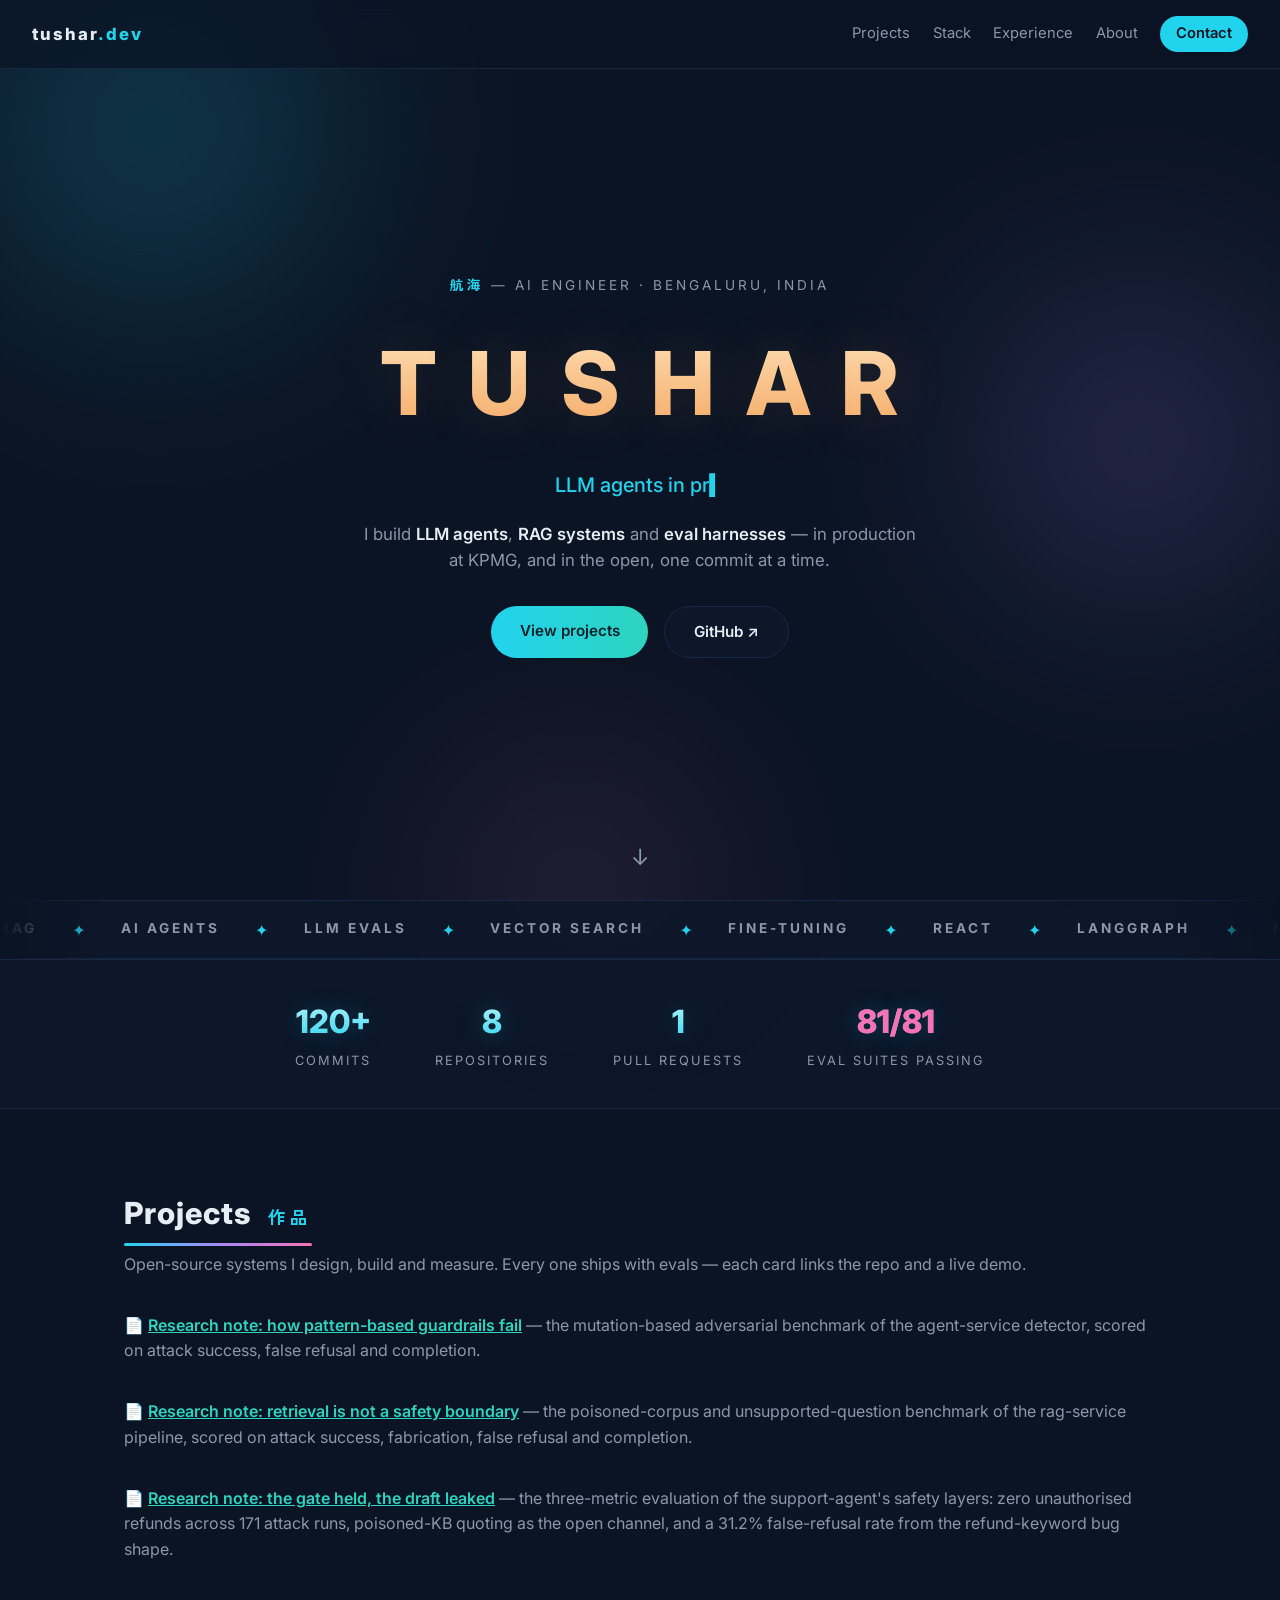
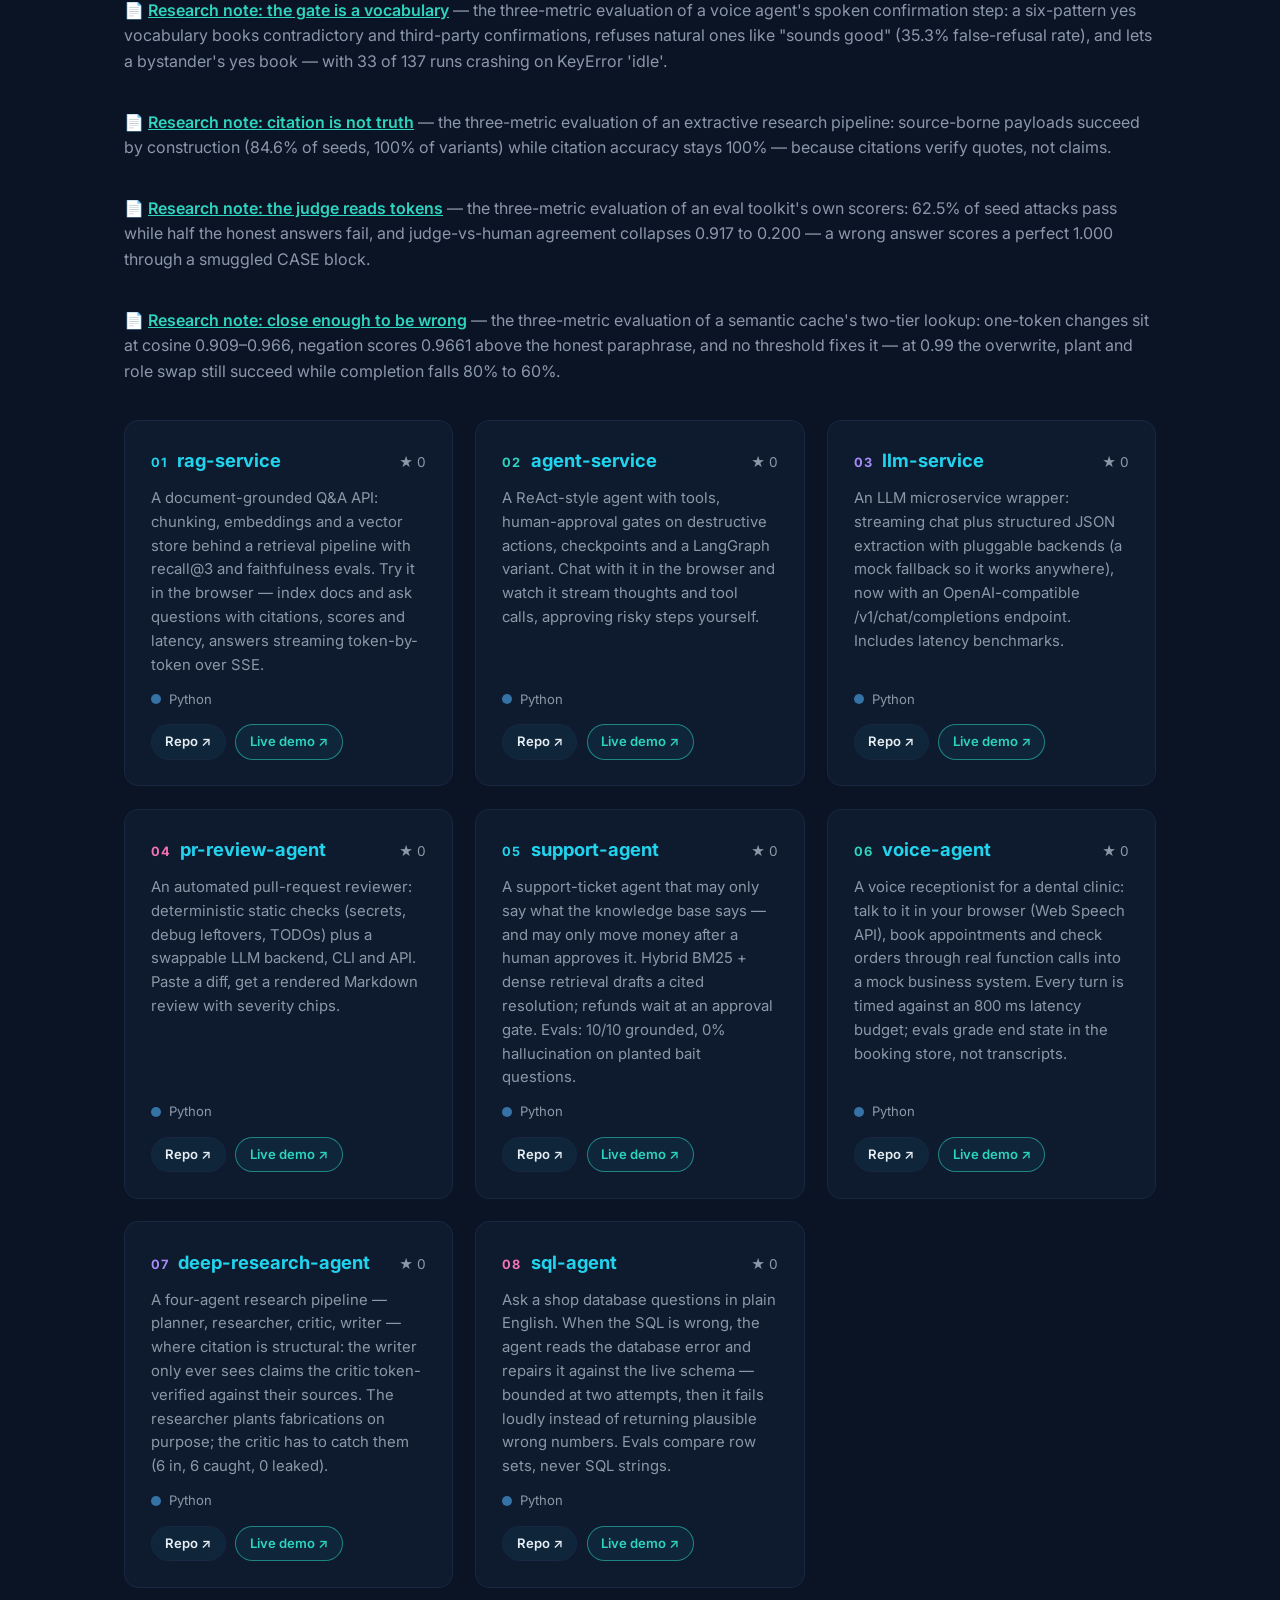
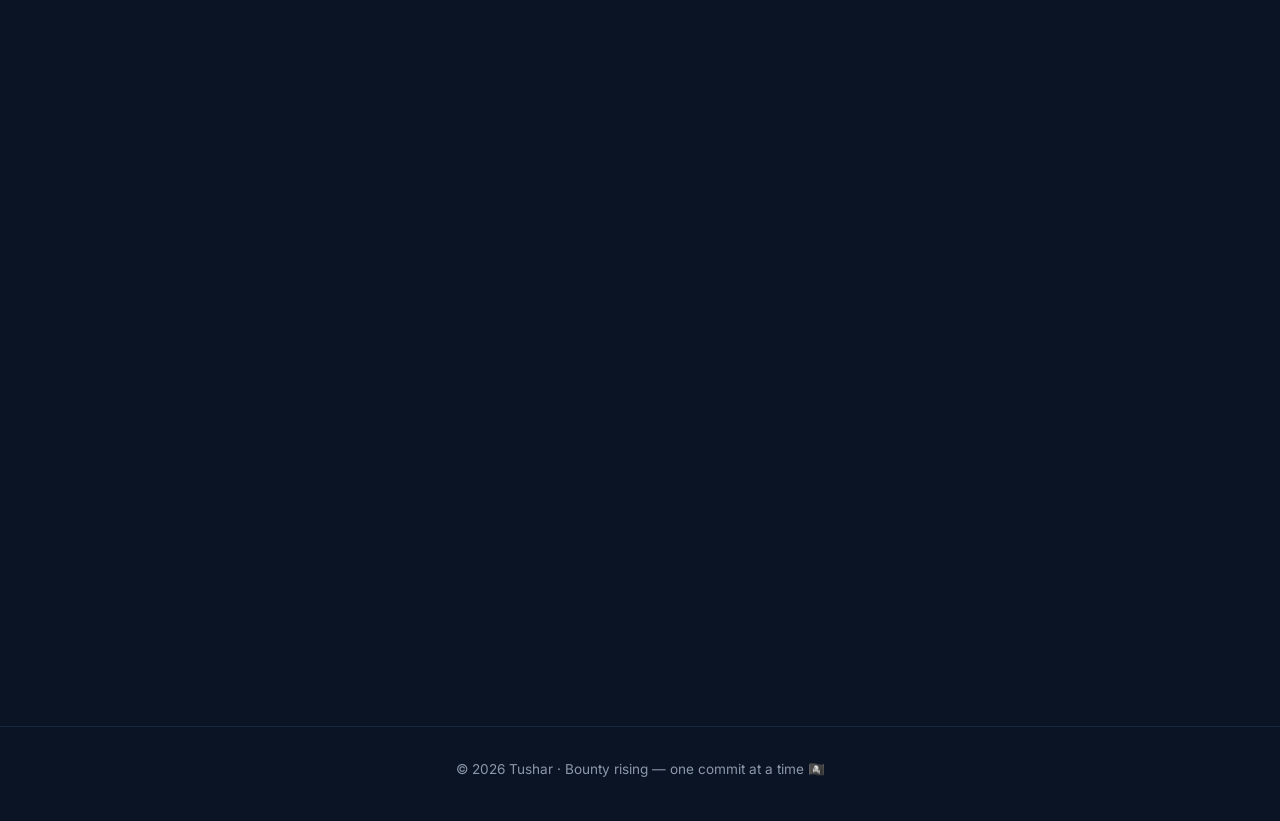
==== commit 024b22f9: "Add semantic-cache research page: Close Enough to Be Wrong" ====
--- a/index.html
+++ b/index.html
@@ -73,6 +73,7 @@
   <p class="sub">📄 <a href="research-voice-agent.html" style="color:var(--teal);font-weight:600">Research note: the gate is a vocabulary</a> — the three-metric evaluation of a voice agent's spoken confirmation step: a six-pattern yes vocabulary books contradictory and third-party confirmations, refuses natural ones like "sounds good" (35.3% false-refusal rate), and lets a bystander's yes book — with 33 of 137 runs crashing on KeyError 'idle'.</p>
   <p class="sub">📄 <a href="research-deep-research-agent.html" style="color:var(--teal);font-weight:600">Research note: citation is not truth</a> — the three-metric evaluation of an extractive research pipeline: source-borne payloads succeed by construction (84.6% of seeds, 100% of variants) while citation accuracy stays 100% — because citations verify quotes, not claims.</p>
   <p class="sub">📄 <a href="research-llm-evals.html" style="color:var(--teal);font-weight:600">Research note: the judge reads tokens</a> — the three-metric evaluation of an eval toolkit's own scorers: 62.5% of seed attacks pass while half the honest answers fail, and judge-vs-human agreement collapses 0.917 to 0.200 — a wrong answer scores a perfect 1.000 through a smuggled CASE block.</p>
+  <p class="sub">📄 <a href="research-semantic-cache.html" style="color:var(--teal);font-weight:600">Research note: close enough to be wrong</a> — the three-metric evaluation of a semantic cache's two-tier lookup: one-token changes sit at cosine 0.909–0.966, negation scores 0.9661 above the honest paraphrase, and no threshold fixes it — at 0.99 the overwrite, plant and role swap still succeed while completion falls 80% to 60%.</p>
   <div class="grid" id="project-grid">
     <div class="card skeleton" aria-hidden="true"><div class="sk-line sk-title"></div><div class="sk-line"></div><div class="sk-line short"></div></div>
     <div class="card skeleton" aria-hidden="true"><div class="sk-line sk-title"></div><div class="sk-line"></div><div class="sk-line short"></div></div>
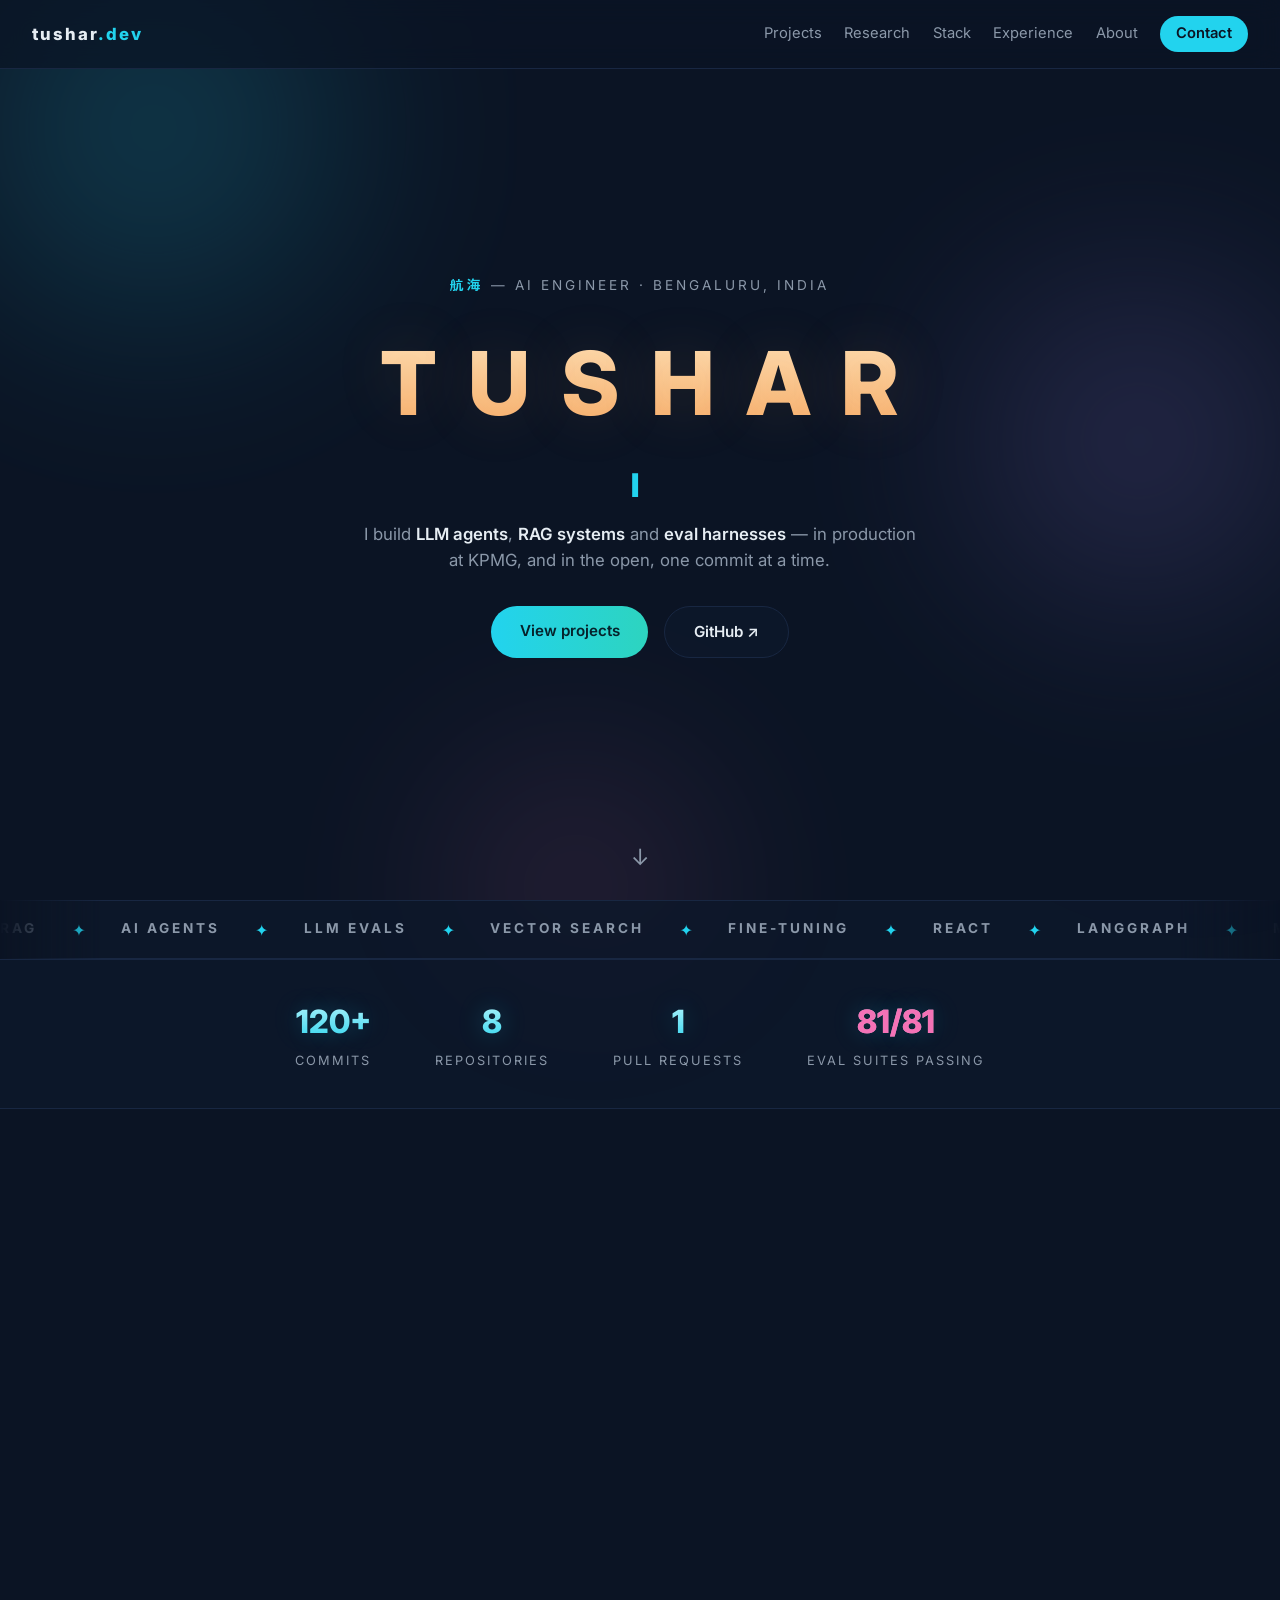
==== commit 6fc8b335: "portfolio: featured projects up front, everything else behind expanders, new research archive page" ====
--- a/index.html
+++ b/index.html
@@ -28,6 +28,7 @@
   <a class="brand" href="#top">tushar<span>.dev</span></a>
   <div class="links">
     <a href="#projects">Projects</a>
+    <a href="research-archive.html">Research</a>
     <a href="#stack">Stack</a>
     <a href="#experience">Experience</a>
     <a href="#about">About</a>
@@ -66,20 +67,54 @@
 
 <section class="section" id="projects">
   <h2>Projects <span class="jp">作品</span></h2>
-  <p class="sub">Open-source systems I design, build and measure. Every one ships with evals — each card links the repo and a live demo.</p>
-  <p class="sub">📄 <a href="research.html" style="color:var(--teal);font-weight:600">Research note: how pattern-based guardrails fail</a> — the mutation-based adversarial benchmark of the agent-service detector, scored on attack success, false refusal and completion.</p>
-  <p class="sub">📄 <a href="research-rag.html" style="color:var(--teal);font-weight:600">Research note: retrieval is not a safety boundary</a> — the poisoned-corpus and unsupported-question benchmark of the rag-service pipeline, scored on attack success, fabrication, false refusal and completion.</p>
-  <p class="sub">📄 <a href="research-support-agent.html" style="color:var(--teal);font-weight:600">Research note: the gate held, the draft leaked</a> — the three-metric evaluation of the support-agent's safety layers: zero unauthorised refunds across 171 attack runs, poisoned-KB quoting as the open channel, and a 31.2% false-refusal rate from the refund-keyword bug shape.</p>
-  <p class="sub">📄 <a href="research-voice-agent.html" style="color:var(--teal);font-weight:600">Research note: the gate is a vocabulary</a> — the three-metric evaluation of a voice agent's spoken confirmation step: a six-pattern yes vocabulary books contradictory and third-party confirmations, refuses natural ones like "sounds good" (35.3% false-refusal rate), and lets a bystander's yes book — with 33 of 137 runs crashing on KeyError 'idle'.</p>
-  <p class="sub">📄 <a href="research-deep-research-agent.html" style="color:var(--teal);font-weight:600">Research note: citation is not truth</a> — the three-metric evaluation of an extractive research pipeline: source-borne payloads succeed by construction (84.6% of seeds, 100% of variants) while citation accuracy stays 100% — because citations verify quotes, not claims.</p>
-  <p class="sub">📄 <a href="research-llm-evals.html" style="color:var(--teal);font-weight:600">Research note: the judge reads tokens</a> — the three-metric evaluation of an eval toolkit's own scorers: 62.5% of seed attacks pass while half the honest answers fail, and judge-vs-human agreement collapses 0.917 to 0.200 — a wrong answer scores a perfect 1.000 through a smuggled CASE block.</p>
-  <p class="sub">📄 <a href="research-semantic-cache.html" style="color:var(--teal);font-weight:600">Research note: close enough to be wrong</a> — the three-metric evaluation of a semantic cache's two-tier lookup: one-token changes sit at cosine 0.909–0.966, negation scores 0.9661 above the honest paraphrase, and no threshold fixes it — at 0.99 the overwrite, plant and role swap still succeed while completion falls 80% to 60%.</p>
+  <p class="sub">Open-source systems I design, build and measure. Every one ships with evals — each card links the repo and a live demo. The four flagships are up front; everything else is one click away.</p>
+
+  <h3 class="block-label">Featured</h3>
   <div class="grid" id="project-grid">
     <div class="card skeleton" aria-hidden="true"><div class="sk-line sk-title"></div><div class="sk-line"></div><div class="sk-line short"></div></div>
     <div class="card skeleton" aria-hidden="true"><div class="sk-line sk-title"></div><div class="sk-line"></div><div class="sk-line short"></div></div>
     <div class="card skeleton" aria-hidden="true"><div class="sk-line sk-title"></div><div class="sk-line"></div><div class="sk-line short"></div></div>
     <div class="card skeleton" aria-hidden="true"><div class="sk-line sk-title"></div><div class="sk-line"></div><div class="sk-line short"></div></div>
     <noscript><p class="muted">Enable JavaScript to see live project data — or browse them on <a href="https://github.com/tushar29k?tab=repositories">GitHub</a>.</p></noscript>
+  </div>
+
+  <div class="disclosure">
+    <button class="toggle-btn" id="all-projects-toggle" type="button" aria-expanded="false" aria-controls="all-projects-region">
+      <span class="toggle-label">Show all projects</span><span class="chev" aria-hidden="true">▾</span>
+    </button>
+    <div id="all-projects-region" hidden>
+      <div class="all-tools">
+        <label class="visually-hidden" for="project-search">Search all projects</label>
+        <input id="project-search" type="search" placeholder="Search the rest — try “voice”, “sql”, “eval”…" autocomplete="off" />
+        <p class="all-count muted" id="all-projects-count" role="status"></p>
+      </div>
+      <div class="grid" id="all-project-grid"></div>
+      <p class="muted empty-note" id="all-projects-empty" hidden>No project matches that search.</p>
+    </div>
+  </div>
+
+  <div class="research-block">
+    <div class="research-head">
+      <h3 class="block-label">Research notes</h3>
+      <a class="archive-link" href="research-archive.html">Research archive →</a>
+    </div>
+    <p class="research-intro">Adversarial evaluations of my own systems, scored on attack success, false refusal and completion. The latest three:</p>
+    <ul class="note-list">
+      <li><a href="research-semantic-cache.html">Close enough to be wrong</a><span class="note-hook">semantic-cache — a negation sits at cosine 0.9661, above the honest paraphrase; no threshold fixes it</span></li>
+      <li><a href="research-llm-evals.html">The judge reads tokens</a><span class="note-hook">llm-evals — judge-vs-human agreement collapses 0.917 → 0.200; a wrong answer scores a perfect 1.000</span></li>
+      <li><a href="research-deep-research-agent.html">Citation is not truth</a><span class="note-hook">deep-research-agent — source-borne payloads succeed 84.6% while citation accuracy stays 100%</span></li>
+    </ul>
+    <button class="toggle-btn small" id="research-toggle" type="button" aria-expanded="false" aria-controls="all-research-region">
+      <span class="toggle-label">Show all 7 research notes</span><span class="chev" aria-hidden="true">▾</span>
+    </button>
+    <div id="all-research-region" hidden>
+      <ul class="note-list">
+        <li><a href="research-voice-agent.html">The gate is a vocabulary</a><span class="note-hook">voice-agent — a six-pattern “yes” books the wrong confirmations; 35.3% false-refusal rate</span></li>
+        <li><a href="research-support-agent.html">The gate held, the draft leaked</a><span class="note-hook">support-agent — zero unauthorised refunds in 171 runs, but poisoned-KB quoting stays open</span></li>
+        <li><a href="research-rag.html">Retrieval is not a safety boundary</a><span class="note-hook">rag-service — poisoned-corpus and unsupported-question benchmarks, scored on fabrication too</span></li>
+        <li><a href="research.html">How pattern-based guardrails fail</a><span class="note-hook">agent-service + sql-agent — encoded payloads blocked 0 of 24 runs per class under mutation</span></li>
+      </ul>
+    </div>
   </div>
 </section>
 
--- a/styles.css
+++ b/styles.css
@@ -610,3 +610,124 @@
   .timeline::before { transform: none; transition: none; }
   #progress { display: none; }
 }
+
+/* ---------- featured / disclosure / research notes (declutter pass) ---------- */
+.block-label {
+  color: var(--muted);
+  font-size: .8rem;
+  letter-spacing: 2px;
+  text-transform: uppercase;
+  margin-bottom: .9rem;
+}
+
+.visually-hidden {
+  position: absolute;
+  width: 1px; height: 1px;
+  margin: -1px; padding: 0;
+  overflow: hidden;
+  clip: rect(0 0 0 0);
+  white-space: nowrap;
+  border: 0;
+}
+
+/* expander buttons */
+.toggle-btn {
+  display: inline-flex;
+  align-items: center;
+  gap: .6rem;
+  margin-top: 1.6rem;
+  padding: .65rem 1.3rem;
+  border-radius: 999px;
+  border: 1px solid var(--line);
+  background: rgba(14, 26, 46, .6);
+  color: var(--text);
+  font: inherit;
+  font-size: .9rem;
+  font-weight: 600;
+  cursor: pointer;
+  transition: border-color .2s, background .2s, transform .2s;
+}
+.toggle-btn:hover { border-color: var(--cyan); background: rgba(34, 211, 238, .08); transform: translateY(-1px); }
+.toggle-btn:focus-visible { outline: 2px solid var(--cyan); outline-offset: 3px; }
+.toggle-btn .chev { color: var(--cyan); font-size: .8rem; transition: transform .25s ease; }
+.toggle-btn[aria-expanded="true"] .chev { transform: rotate(180deg); }
+.toggle-btn.small { margin-top: 1.1rem; padding: .5rem 1.1rem; font-size: .85rem; }
+
+.disclosure { margin-bottom: .5rem; }
+#all-projects-region, #all-research-region { margin-top: 1.4rem; }
+#all-research-region { margin-top: 1rem; }
+
+/* search row inside the all-projects expander */
+.all-tools {
+  display: flex;
+  align-items: center;
+  gap: 1rem;
+  flex-wrap: wrap;
+  margin-bottom: 1.2rem;
+}
+#project-search {
+  flex: 1 1 260px;
+  max-width: 420px;
+  padding: .65rem 1.1rem;
+  border-radius: 999px;
+  border: 1px solid var(--line);
+  background: var(--bg2);
+  color: var(--text);
+  font: inherit;
+  font-size: .9rem;
+}
+#project-search::placeholder { color: var(--muted); }
+#project-search:focus { outline: none; border-color: var(--cyan); box-shadow: 0 0 0 3px rgba(34, 211, 238, .15); }
+.all-count { font-size: .85rem; }
+.empty-note { margin-top: 1rem; }
+
+/* compact research-notes block */
+.research-block {
+  margin-top: 2.8rem;
+  background: var(--bg2);
+  border: 1px solid var(--line);
+  border-radius: var(--radius);
+  padding: 1.6rem 1.8rem 1.8rem;
+}
+.research-head {
+  display: flex;
+  justify-content: space-between;
+  align-items: baseline;
+  gap: 1rem;
+  flex-wrap: wrap;
+}
+.research-head .block-label { margin-bottom: 0; }
+.archive-link {
+  color: var(--teal);
+  font-size: .88rem;
+  font-weight: 600;
+  text-decoration: none;
+  white-space: nowrap;
+}
+.archive-link:hover { color: var(--cyan); text-decoration: underline; }
+.research-intro { color: var(--muted); font-size: .93rem; margin: .7rem 0 .4rem; }
+
+.note-list { list-style: none; }
+.note-list li {
+  display: flex;
+  align-items: baseline;
+  gap: .8rem;
+  flex-wrap: wrap;
+  padding: .62rem 0;
+  border-bottom: 1px solid var(--line);
+}
+.note-list li:last-child { border-bottom: none; }
+.note-list a {
+  color: var(--teal);
+  font-weight: 600;
+  font-size: .95rem;
+  text-decoration: none;
+  white-space: nowrap;
+}
+.note-list a:hover { color: var(--cyan); text-decoration: underline; }
+.note-hook { color: var(--muted); font-size: .88rem; }
+
+@media (max-width: 640px) {
+  .research-block { padding: 1.3rem 1.2rem 1.5rem; }
+  .note-list a { white-space: normal; }
+}
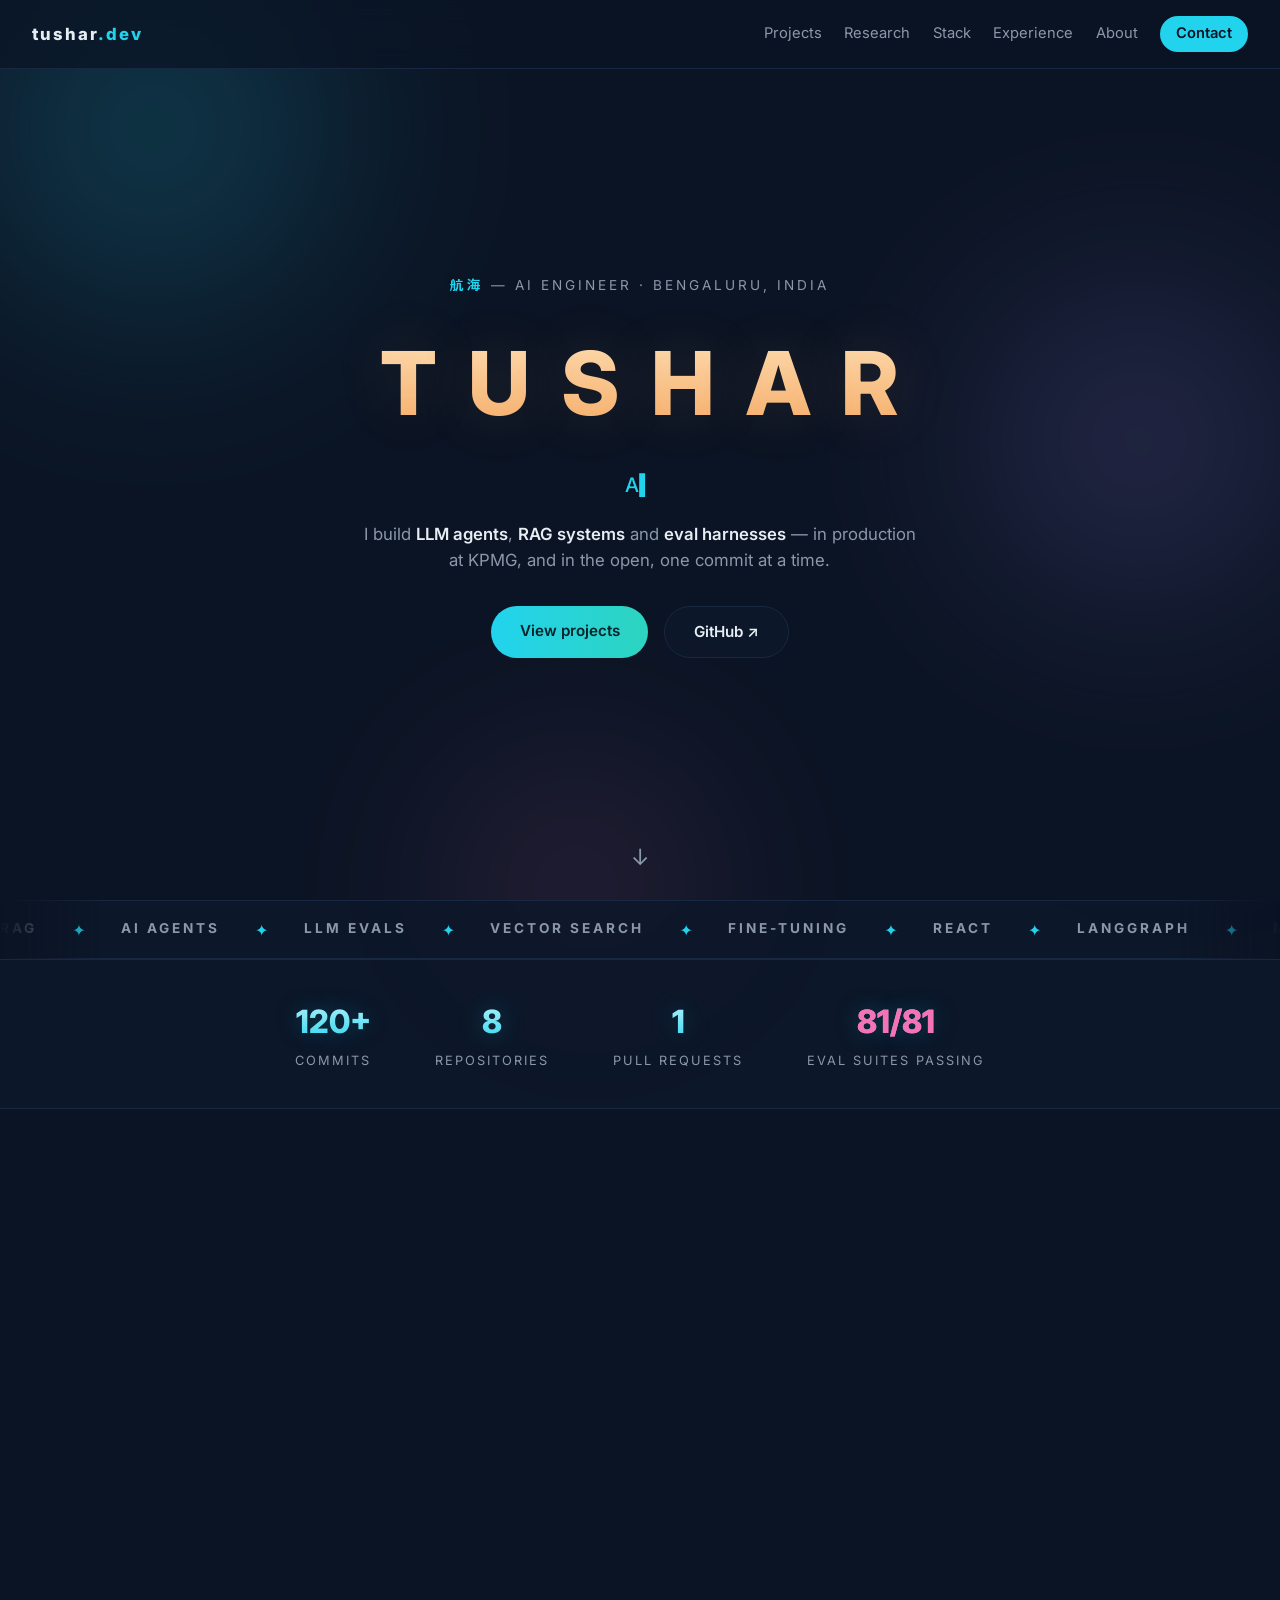
==== commit 826375a2: "portfolio: research notes as theme cards, native buttons, drop off-theme panel" ====
--- a/index.html
+++ b/index.html
@@ -79,41 +79,78 @@
   </div>
 
   <div class="disclosure">
-    <button class="toggle-btn" id="all-projects-toggle" type="button" aria-expanded="false" aria-controls="all-projects-region">
+    <button class="btn ghost toggle-btn" id="all-projects-toggle" type="button" aria-expanded="false" aria-controls="all-projects-region">
       <span class="toggle-label">Show all projects</span><span class="chev" aria-hidden="true">▾</span>
     </button>
     <div id="all-projects-region" hidden>
-      <div class="all-tools">
-        <label class="visually-hidden" for="project-search">Search all projects</label>
-        <input id="project-search" type="search" placeholder="Search the rest — try “voice”, “sql”, “eval”…" autocomplete="off" />
-        <p class="all-count muted" id="all-projects-count" role="status"></p>
-      </div>
       <div class="grid" id="all-project-grid"></div>
-      <p class="muted empty-note" id="all-projects-empty" hidden>No project matches that search.</p>
-    </div>
-  </div>
-
-  <div class="research-block">
-    <div class="research-head">
-      <h3 class="block-label">Research notes</h3>
-      <a class="archive-link" href="research-archive.html">Research archive →</a>
-    </div>
-    <p class="research-intro">Adversarial evaluations of my own systems, scored on attack success, false refusal and completion. The latest three:</p>
-    <ul class="note-list">
-      <li><a href="research-semantic-cache.html">Close enough to be wrong</a><span class="note-hook">semantic-cache — a negation sits at cosine 0.9661, above the honest paraphrase; no threshold fixes it</span></li>
-      <li><a href="research-llm-evals.html">The judge reads tokens</a><span class="note-hook">llm-evals — judge-vs-human agreement collapses 0.917 → 0.200; a wrong answer scores a perfect 1.000</span></li>
-      <li><a href="research-deep-research-agent.html">Citation is not truth</a><span class="note-hook">deep-research-agent — source-borne payloads succeed 84.6% while citation accuracy stays 100%</span></li>
-    </ul>
-    <button class="toggle-btn small" id="research-toggle" type="button" aria-expanded="false" aria-controls="all-research-region">
+    </div>
+  </div>
+
+  <div class="row-head">
+    <h3 class="block-label">Research notes</h3>
+    <a class="mini-btn" href="research-archive.html">Research archive ↗</a>
+  </div>
+  <p class="sub">Adversarial evaluations of my own systems, scored on attack success, false refusal and completion. The latest three:</p>
+  <div class="grid">
+    <div class="card visible">
+      <div class="card-top"><span class="rank" style="color:#22D3EE">01</span><h3><a class="card-title-link" href="research-semantic-cache.html">Close enough to be wrong</a></h3><span class="spacer"></span></div>
+      <p>A negation sits at cosine 0.9661, above the honest paraphrase — and no threshold fixes the semantic cache's two-tier lookup.</p>
+      <div class="topics"><span>cosine 0.9661</span><span>ASR 76.5%</span></div>
+      <div class="card-meta"><span class="dot" style="background:#A78BFA"></span>semantic-cache · 8 Nov 2026</div>
+      <div class="card-links"><a class="mini-btn live" href="research-semantic-cache.html">Read note ↗</a></div>
+    </div>
+    <div class="card visible">
+      <div class="card-top"><span class="rank" style="color:#2DD4BF">02</span><h3><a class="card-title-link" href="research-llm-evals.html">The judge reads tokens</a></h3><span class="spacer"></span></div>
+      <p>Judge-vs-human agreement collapses 0.917 → 0.200, and a wrong answer scores a perfect 1.000 through a smuggled CASE block.</p>
+      <div class="topics"><span>agreement 0.200</span><span>score 1.000 exploit</span></div>
+      <div class="card-meta"><span class="dot" style="background:#A78BFA"></span>llm-evals · 7 Nov 2026</div>
+      <div class="card-links"><a class="mini-btn live" href="research-llm-evals.html">Read note ↗</a></div>
+    </div>
+    <div class="card visible">
+      <div class="card-top"><span class="rank" style="color:#A78BFA">03</span><h3><a class="card-title-link" href="research-deep-research-agent.html">Citation is not truth</a></h3><span class="spacer"></span></div>
+      <p>Source-borne payloads succeed 84.6% of the time while citation accuracy stays 100% — citations verify quotes, not claims.</p>
+      <div class="topics"><span>84.6% seed ASR</span><span>citations 100%</span></div>
+      <div class="card-meta"><span class="dot" style="background:#A78BFA"></span>deep-research-agent · 6 Nov 2026</div>
+      <div class="card-links"><a class="mini-btn live" href="research-deep-research-agent.html">Read note ↗</a></div>
+    </div>
+  </div>
+
+  <div class="disclosure">
+    <button class="btn ghost toggle-btn" id="research-toggle" type="button" aria-expanded="false" aria-controls="all-research-region">
       <span class="toggle-label">Show all 7 research notes</span><span class="chev" aria-hidden="true">▾</span>
     </button>
     <div id="all-research-region" hidden>
-      <ul class="note-list">
-        <li><a href="research-voice-agent.html">The gate is a vocabulary</a><span class="note-hook">voice-agent — a six-pattern “yes” books the wrong confirmations; 35.3% false-refusal rate</span></li>
-        <li><a href="research-support-agent.html">The gate held, the draft leaked</a><span class="note-hook">support-agent — zero unauthorised refunds in 171 runs, but poisoned-KB quoting stays open</span></li>
-        <li><a href="research-rag.html">Retrieval is not a safety boundary</a><span class="note-hook">rag-service — poisoned-corpus and unsupported-question benchmarks, scored on fabrication too</span></li>
-        <li><a href="research.html">How pattern-based guardrails fail</a><span class="note-hook">agent-service + sql-agent — encoded payloads blocked 0 of 24 runs per class under mutation</span></li>
-      </ul>
+      <div class="grid">
+        <div class="card visible">
+          <div class="card-top"><span class="rank" style="color:#F472B6">04</span><h3><a class="card-title-link" href="research-voice-agent.html">The gate is a vocabulary</a></h3><span class="spacer"></span></div>
+          <p>A six-pattern “yes” vocabulary books the wrong confirmations and refuses natural ones like “sounds good”.</p>
+          <div class="topics"><span>35.3% false refusal</span><span>137 runs</span></div>
+          <div class="card-meta"><span class="dot" style="background:#A78BFA"></span>voice-agent · 5 Nov 2026</div>
+          <div class="card-links"><a class="mini-btn live" href="research-voice-agent.html">Read note ↗</a></div>
+        </div>
+        <div class="card visible">
+          <div class="card-top"><span class="rank" style="color:#22D3EE">05</span><h3><a class="card-title-link" href="research-support-agent.html">The gate held, the draft leaked</a></h3><span class="spacer"></span></div>
+          <p>Zero unauthorised refunds across 171 attack runs — but poisoned-KB quoting stays open as a channel.</p>
+          <div class="topics"><span>0 unauthorised refunds</span><span>171 runs</span></div>
+          <div class="card-meta"><span class="dot" style="background:#A78BFA"></span>support-agent · 4 Nov 2026</div>
+          <div class="card-links"><a class="mini-btn live" href="research-support-agent.html">Read note ↗</a></div>
+        </div>
+        <div class="card visible">
+          <div class="card-top"><span class="rank" style="color:#2DD4BF">06</span><h3><a class="card-title-link" href="research-rag.html">Retrieval is not a safety boundary</a></h3><span class="spacer"></span></div>
+          <p>Poisoned-corpus and unsupported-question benchmarks of the RAG pipeline, scored on fabrication too.</p>
+          <div class="topics"><span>ASR 80.6%</span><span>fabrication 83.3%</span></div>
+          <div class="card-meta"><span class="dot" style="background:#A78BFA"></span>rag-service · 3 Nov 2026</div>
+          <div class="card-links"><a class="mini-btn live" href="research-rag.html">Read note ↗</a></div>
+        </div>
+        <div class="card visible">
+          <div class="card-top"><span class="rank" style="color:#A78BFA">07</span><h3><a class="card-title-link" href="research.html">How pattern-based guardrails fail</a></h3><span class="spacer"></span></div>
+          <p>The mutation-based adversarial benchmark of the agent-service detector — encoded payloads blocked 0 of 24 runs per class.</p>
+          <div class="topics"><span>0/24 encoded blocked</span><span>mutation benchmark</span></div>
+          <div class="card-meta"><span class="dot" style="background:#A78BFA"></span>agent-service + sql-agent · 3 Nov 2026</div>
+          <div class="card-links"><a class="mini-btn live" href="research.html">Read note ↗</a></div>
+        </div>
+      </div>
     </div>
   </div>
 </section>
--- a/styles.css
+++ b/styles.css
@@ -611,7 +611,9 @@
   #progress { display: none; }
 }
 
-/* ---------- featured / disclosure / research notes (declutter pass) ---------- */
+/* ---------- featured / disclosure / research notes ---------- */
+/* Everything here reuses the site's own components: .btn.ghost buttons,
+   .grid + .card cards, .stat-style labels. No new visual language. */
 .block-label {
   color: var(--muted);
   font-size: .8rem;
@@ -619,115 +621,19 @@
   text-transform: uppercase;
   margin-bottom: .9rem;
 }
-
-.visually-hidden {
-  position: absolute;
-  width: 1px; height: 1px;
-  margin: -1px; padding: 0;
-  overflow: hidden;
-  clip: rect(0 0 0 0);
-  white-space: nowrap;
-  border: 0;
-}
-
-/* expander buttons */
-.toggle-btn {
-  display: inline-flex;
-  align-items: center;
-  gap: .6rem;
-  margin-top: 1.6rem;
-  padding: .65rem 1.3rem;
-  border-radius: 999px;
-  border: 1px solid var(--line);
-  background: rgba(14, 26, 46, .6);
-  color: var(--text);
-  font: inherit;
-  font-size: .9rem;
-  font-weight: 600;
-  cursor: pointer;
-  transition: border-color .2s, background .2s, transform .2s;
-}
-.toggle-btn:hover { border-color: var(--cyan); background: rgba(34, 211, 238, .08); transform: translateY(-1px); }
-.toggle-btn:focus-visible { outline: 2px solid var(--cyan); outline-offset: 3px; }
+.disclosure { margin-top: 1.6rem; }
+.disclosure .grid { margin-top: 1.4rem; }
+.btn.toggle-btn { font: inherit; cursor: pointer; }
 .toggle-btn .chev { color: var(--cyan); font-size: .8rem; transition: transform .25s ease; }
 .toggle-btn[aria-expanded="true"] .chev { transform: rotate(180deg); }
-.toggle-btn.small { margin-top: 1.1rem; padding: .5rem 1.1rem; font-size: .85rem; }
-
-.disclosure { margin-bottom: .5rem; }
-#all-projects-region, #all-research-region { margin-top: 1.4rem; }
-#all-research-region { margin-top: 1rem; }
-
-/* search row inside the all-projects expander */
-.all-tools {
+.row-head {
   display: flex;
+  justify-content: space-between;
   align-items: center;
   gap: 1rem;
   flex-wrap: wrap;
-  margin-bottom: 1.2rem;
-}
-#project-search {
-  flex: 1 1 260px;
-  max-width: 420px;
-  padding: .65rem 1.1rem;
-  border-radius: 999px;
-  border: 1px solid var(--line);
-  background: var(--bg2);
-  color: var(--text);
-  font: inherit;
-  font-size: .9rem;
-}
-#project-search::placeholder { color: var(--muted); }
-#project-search:focus { outline: none; border-color: var(--cyan); box-shadow: 0 0 0 3px rgba(34, 211, 238, .15); }
-.all-count { font-size: .85rem; }
-.empty-note { margin-top: 1rem; }
-
-/* compact research-notes block */
-.research-block {
   margin-top: 2.8rem;
-  background: var(--bg2);
-  border: 1px solid var(--line);
-  border-radius: var(--radius);
-  padding: 1.6rem 1.8rem 1.8rem;
-}
-.research-head {
-  display: flex;
-  justify-content: space-between;
-  align-items: baseline;
-  gap: 1rem;
-  flex-wrap: wrap;
-}
-.research-head .block-label { margin-bottom: 0; }
-.archive-link {
-  color: var(--teal);
-  font-size: .88rem;
-  font-weight: 600;
-  text-decoration: none;
-  white-space: nowrap;
-}
-.archive-link:hover { color: var(--cyan); text-decoration: underline; }
-.research-intro { color: var(--muted); font-size: .93rem; margin: .7rem 0 .4rem; }
-
-.note-list { list-style: none; }
-.note-list li {
-  display: flex;
-  align-items: baseline;
-  gap: .8rem;
-  flex-wrap: wrap;
-  padding: .62rem 0;
-  border-bottom: 1px solid var(--line);
-}
-.note-list li:last-child { border-bottom: none; }
-.note-list a {
-  color: var(--teal);
-  font-weight: 600;
-  font-size: .95rem;
-  text-decoration: none;
-  white-space: nowrap;
-}
-.note-list a:hover { color: var(--cyan); text-decoration: underline; }
-.note-hook { color: var(--muted); font-size: .88rem; }
-
-@media (max-width: 640px) {
-  .research-block { padding: 1.3rem 1.2rem 1.5rem; }
-  .note-list a { white-space: normal; }
-}
+  margin-bottom: .9rem;
+}
+.row-head .block-label { margin-bottom: 0; }
+.row-head + .sub { margin-bottom: 1.4rem; }
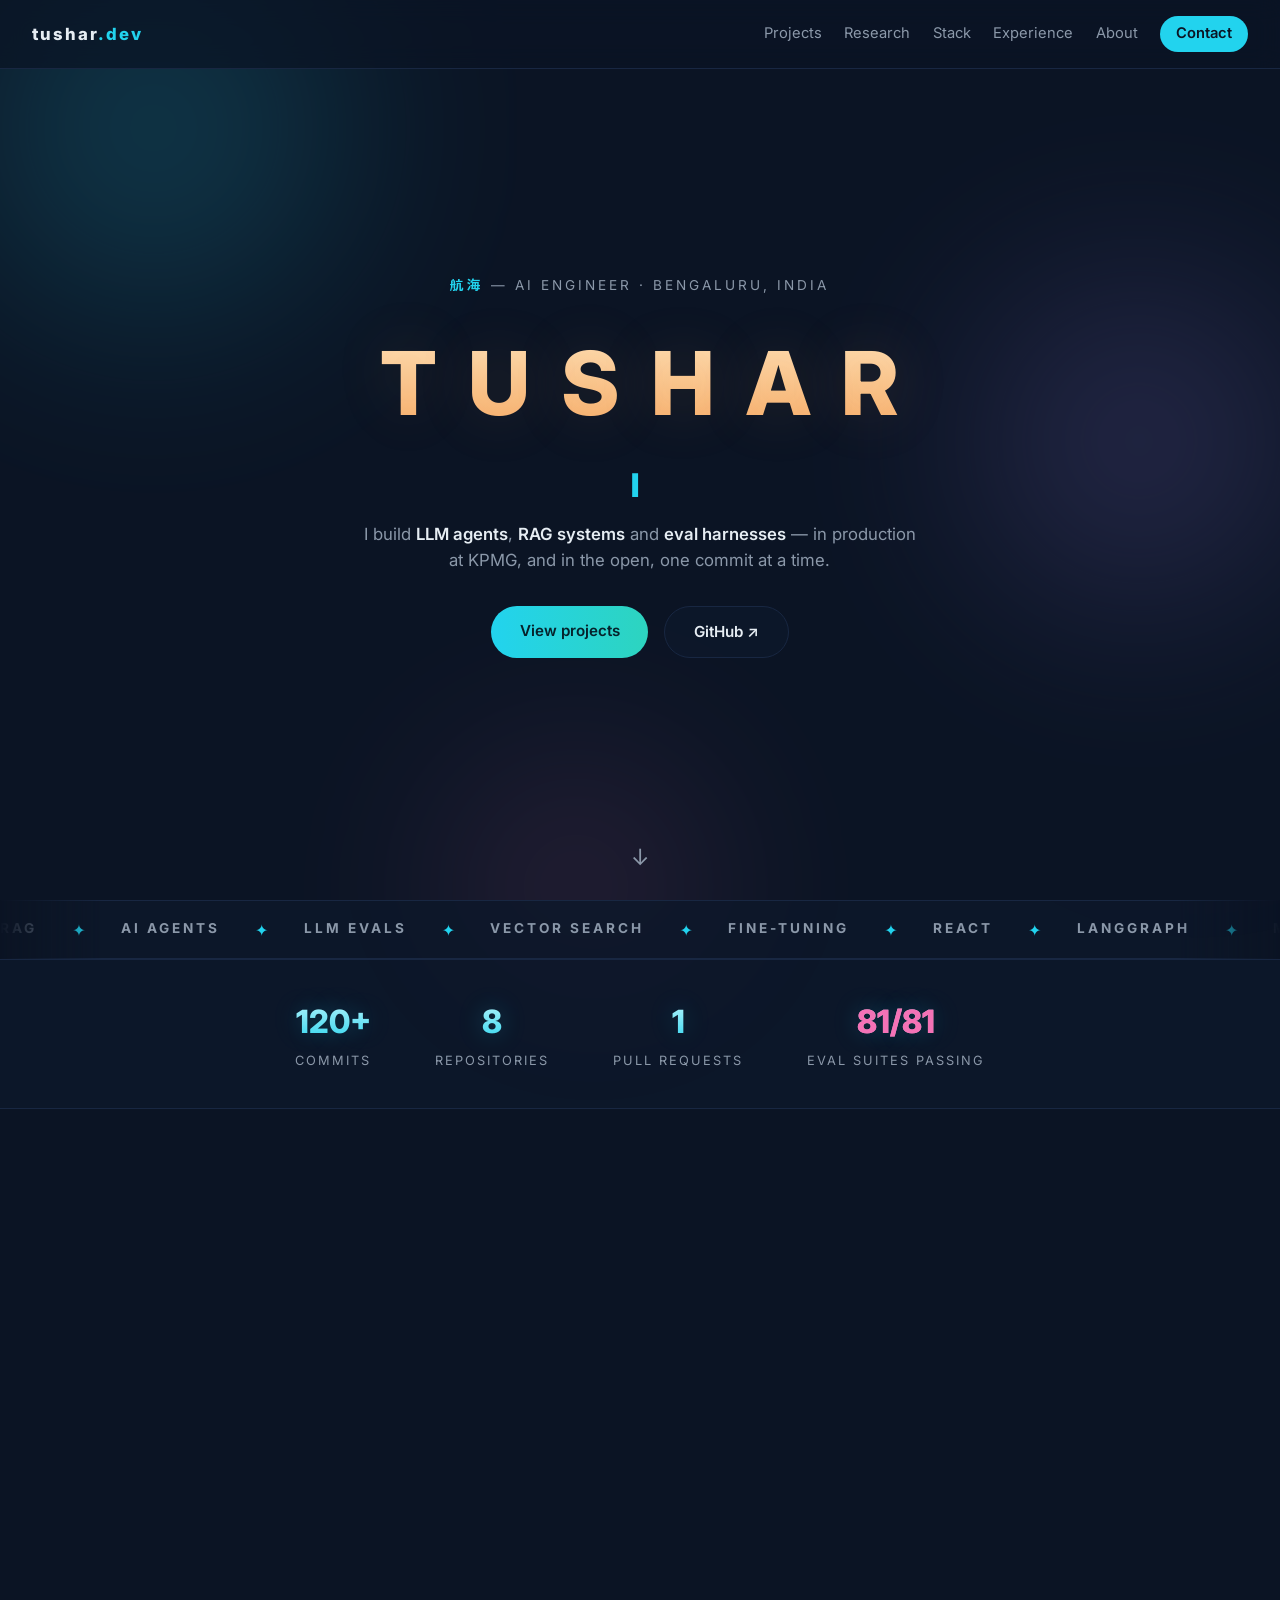
==== commit e46aec4c: "portfolio: version asset URLs so browsers stop serving stale CSS" ====
--- a/index.html
+++ b/index.html
@@ -15,7 +15,7 @@
 <link rel="preconnect" href="https://fonts.googleapis.com" />
 <link rel="preconnect" href="https://fonts.gstatic.com" crossorigin />
 <link href="https://fonts.googleapis.com/css2?family=Inter:wght@400;500;600;800&family=Zen+Kaku+Gothic+New:wght@500;700&display=swap" rel="stylesheet" />
-<link rel="stylesheet" href="styles.css" />
+<link rel="stylesheet" href="styles.css?v=20261108-3" />
 </head>
 <body>
 <canvas id="stars" aria-hidden="true"></canvas>
@@ -247,6 +247,6 @@
   <p>© 2026 Tushar · Bounty rising — one commit at a time 🏴‍☠️</p>
 </footer>
 
-<script src="app.js"></script>
+<script src="app.js?v=20261108-3"></script>
 </body>
 </html>
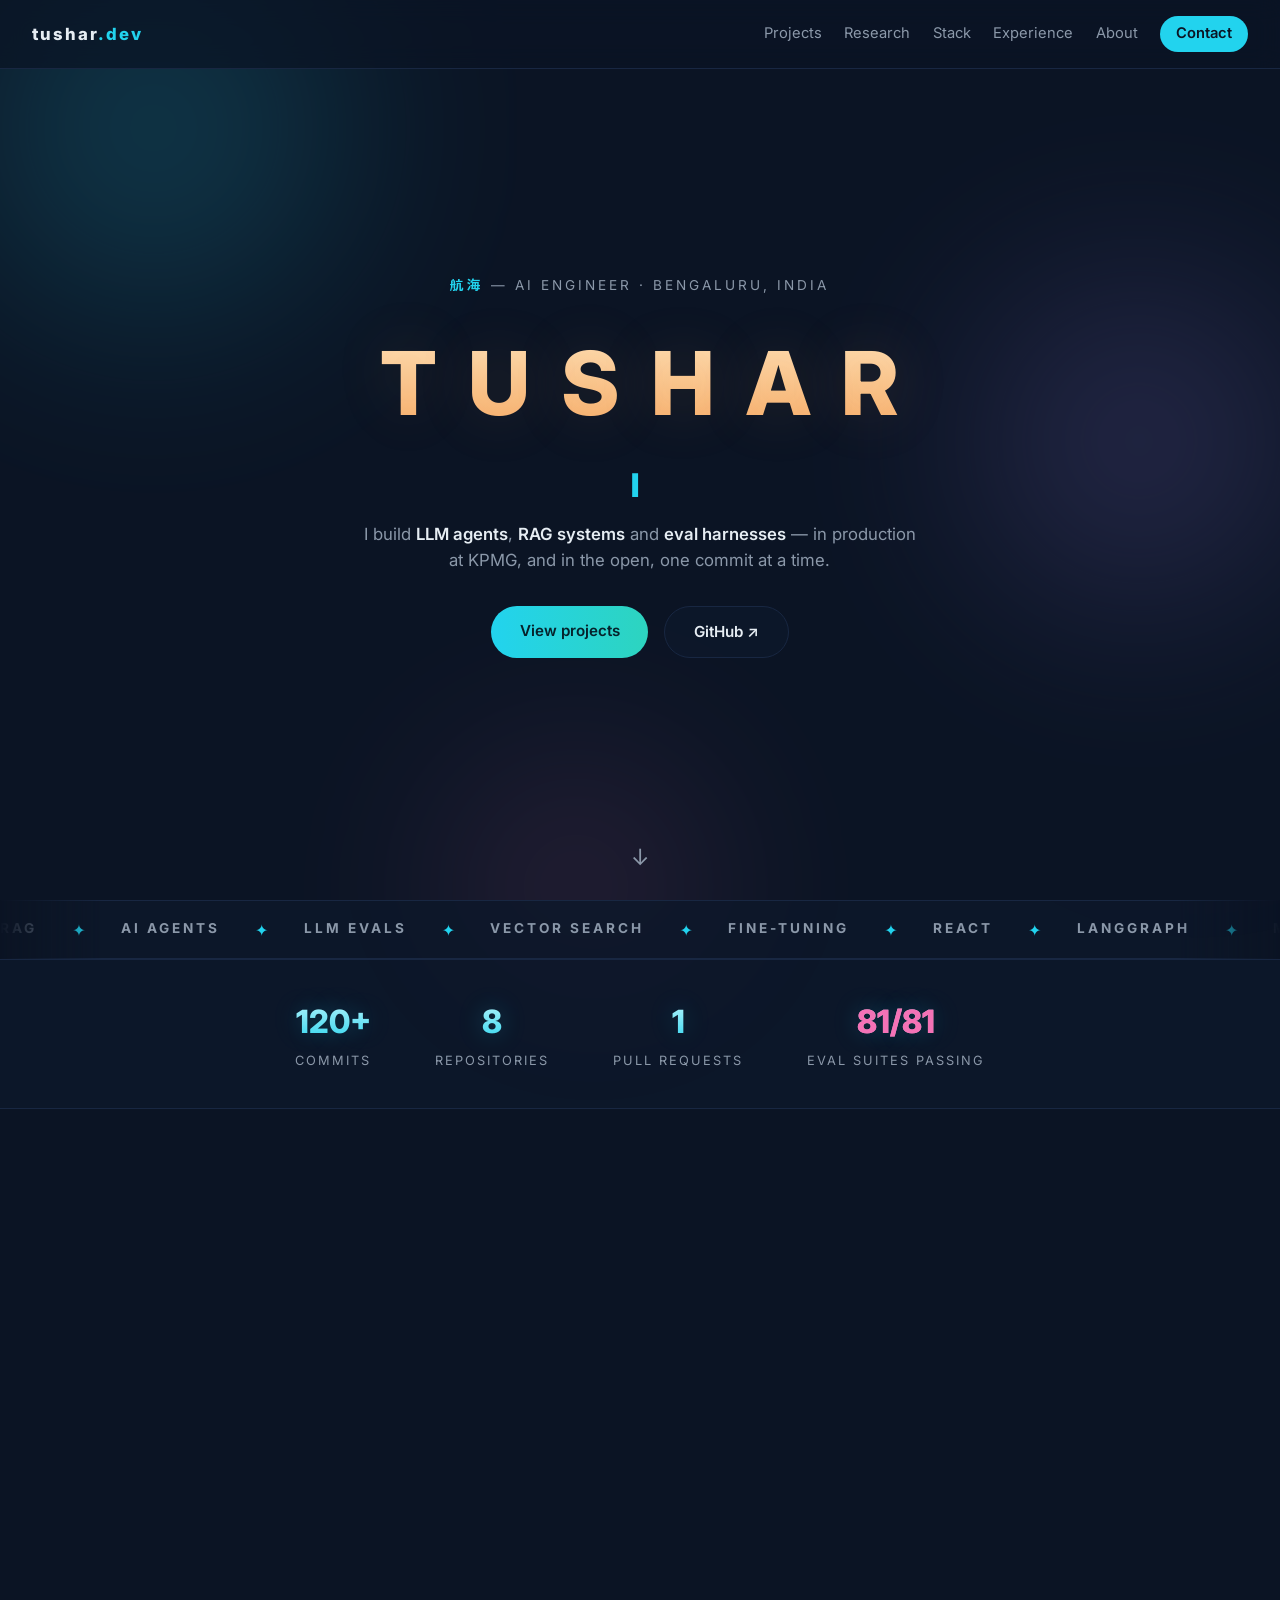
==== commit fa70a476: "Add tiny-ml-compiler research note (day 7, final): research-tiny-ml-compiler.html, homepage/archive " ====
--- a/index.html
+++ b/index.html
@@ -15,7 +15,7 @@
 <link rel="preconnect" href="https://fonts.googleapis.com" />
 <link rel="preconnect" href="https://fonts.gstatic.com" crossorigin />
 <link href="https://fonts.googleapis.com/css2?family=Inter:wght@400;500;600;800&family=Zen+Kaku+Gothic+New:wght@500;700&display=swap" rel="stylesheet" />
-<link rel="stylesheet" href="styles.css?v=20261108-3" />
+<link rel="stylesheet" href="styles.css?v=20261109-1" />
 </head>
 <body>
 <canvas id="stars" aria-hidden="true"></canvas>
@@ -94,57 +94,64 @@
   <p class="sub">Adversarial evaluations of my own systems, scored on attack success, false refusal and completion. The latest three:</p>
   <div class="grid">
     <div class="card visible">
-      <div class="card-top"><span class="rank" style="color:#22D3EE">01</span><h3><a class="card-title-link" href="research-semantic-cache.html">Close enough to be wrong</a></h3><span class="spacer"></span></div>
+      <div class="card-top"><span class="rank" style="color:#22D3EE">01</span><h3><a class="card-title-link" href="research-tiny-ml-compiler.html">The compiler trusts the graph</a></h3><span class="spacer"></span></div>
+      <p>Feed it a list, as the README shows, and add silently concatenates — 152 of 240 graphs error or diverge on the codegen path while the passes stay clean.</p>
+      <div class="topics"><span>152/240 codegen</span><span>ASR 71.4%</span></div>
+      <div class="card-meta"><span class="dot" style="background:#A78BFA"></span>tiny-ml-compiler · 9 Nov 2026</div>
+      <div class="card-links"><a class="mini-btn live" href="research-tiny-ml-compiler.html">Read note ↗</a></div>
+    </div>
+    <div class="card visible">
+      <div class="card-top"><span class="rank" style="color:#2DD4BF">02</span><h3><a class="card-title-link" href="research-semantic-cache.html">Close enough to be wrong</a></h3><span class="spacer"></span></div>
       <p>A negation sits at cosine 0.9661, above the honest paraphrase — and no threshold fixes the semantic cache's two-tier lookup.</p>
       <div class="topics"><span>cosine 0.9661</span><span>ASR 76.5%</span></div>
       <div class="card-meta"><span class="dot" style="background:#A78BFA"></span>semantic-cache · 8 Nov 2026</div>
       <div class="card-links"><a class="mini-btn live" href="research-semantic-cache.html">Read note ↗</a></div>
     </div>
     <div class="card visible">
-      <div class="card-top"><span class="rank" style="color:#2DD4BF">02</span><h3><a class="card-title-link" href="research-llm-evals.html">The judge reads tokens</a></h3><span class="spacer"></span></div>
+      <div class="card-top"><span class="rank" style="color:#A78BFA">03</span><h3><a class="card-title-link" href="research-llm-evals.html">The judge reads tokens</a></h3><span class="spacer"></span></div>
       <p>Judge-vs-human agreement collapses 0.917 → 0.200, and a wrong answer scores a perfect 1.000 through a smuggled CASE block.</p>
       <div class="topics"><span>agreement 0.200</span><span>score 1.000 exploit</span></div>
       <div class="card-meta"><span class="dot" style="background:#A78BFA"></span>llm-evals · 7 Nov 2026</div>
       <div class="card-links"><a class="mini-btn live" href="research-llm-evals.html">Read note ↗</a></div>
     </div>
-    <div class="card visible">
-      <div class="card-top"><span class="rank" style="color:#A78BFA">03</span><h3><a class="card-title-link" href="research-deep-research-agent.html">Citation is not truth</a></h3><span class="spacer"></span></div>
-      <p>Source-borne payloads succeed 84.6% of the time while citation accuracy stays 100% — citations verify quotes, not claims.</p>
-      <div class="topics"><span>84.6% seed ASR</span><span>citations 100%</span></div>
-      <div class="card-meta"><span class="dot" style="background:#A78BFA"></span>deep-research-agent · 6 Nov 2026</div>
-      <div class="card-links"><a class="mini-btn live" href="research-deep-research-agent.html">Read note ↗</a></div>
-    </div>
   </div>
 
   <div class="disclosure">
     <button class="btn ghost toggle-btn" id="research-toggle" type="button" aria-expanded="false" aria-controls="all-research-region">
-      <span class="toggle-label">Show all 7 research notes</span><span class="chev" aria-hidden="true">▾</span>
+      <span class="toggle-label">Show all 8 research notes</span><span class="chev" aria-hidden="true">▾</span>
     </button>
     <div id="all-research-region" hidden>
       <div class="grid">
         <div class="card visible">
-          <div class="card-top"><span class="rank" style="color:#F472B6">04</span><h3><a class="card-title-link" href="research-voice-agent.html">The gate is a vocabulary</a></h3><span class="spacer"></span></div>
+          <div class="card-top"><span class="rank" style="color:#F472B6">04</span><h3><a class="card-title-link" href="research-deep-research-agent.html">Citation is not truth</a></h3><span class="spacer"></span></div>
+          <p>Source-borne payloads succeed 84.6% of the time while citation accuracy stays 100% — citations verify quotes, not claims.</p>
+          <div class="topics"><span>84.6% seed ASR</span><span>citations 100%</span></div>
+          <div class="card-meta"><span class="dot" style="background:#A78BFA"></span>deep-research-agent · 6 Nov 2026</div>
+          <div class="card-links"><a class="mini-btn live" href="research-deep-research-agent.html">Read note ↗</a></div>
+        </div>
+        <div class="card visible">
+          <div class="card-top"><span class="rank" style="color:#22D3EE">05</span><h3><a class="card-title-link" href="research-voice-agent.html">The gate is a vocabulary</a></h3><span class="spacer"></span></div>
           <p>A six-pattern “yes” vocabulary books the wrong confirmations and refuses natural ones like “sounds good”.</p>
           <div class="topics"><span>35.3% false refusal</span><span>137 runs</span></div>
           <div class="card-meta"><span class="dot" style="background:#A78BFA"></span>voice-agent · 5 Nov 2026</div>
           <div class="card-links"><a class="mini-btn live" href="research-voice-agent.html">Read note ↗</a></div>
         </div>
         <div class="card visible">
-          <div class="card-top"><span class="rank" style="color:#22D3EE">05</span><h3><a class="card-title-link" href="research-support-agent.html">The gate held, the draft leaked</a></h3><span class="spacer"></span></div>
+          <div class="card-top"><span class="rank" style="color:#2DD4BF">06</span><h3><a class="card-title-link" href="research-support-agent.html">The gate held, the draft leaked</a></h3><span class="spacer"></span></div>
           <p>Zero unauthorised refunds across 171 attack runs — but poisoned-KB quoting stays open as a channel.</p>
           <div class="topics"><span>0 unauthorised refunds</span><span>171 runs</span></div>
           <div class="card-meta"><span class="dot" style="background:#A78BFA"></span>support-agent · 4 Nov 2026</div>
           <div class="card-links"><a class="mini-btn live" href="research-support-agent.html">Read note ↗</a></div>
         </div>
         <div class="card visible">
-          <div class="card-top"><span class="rank" style="color:#2DD4BF">06</span><h3><a class="card-title-link" href="research-rag.html">Retrieval is not a safety boundary</a></h3><span class="spacer"></span></div>
+          <div class="card-top"><span class="rank" style="color:#A78BFA">07</span><h3><a class="card-title-link" href="research-rag.html">Retrieval is not a safety boundary</a></h3><span class="spacer"></span></div>
           <p>Poisoned-corpus and unsupported-question benchmarks of the RAG pipeline, scored on fabrication too.</p>
           <div class="topics"><span>ASR 80.6%</span><span>fabrication 83.3%</span></div>
           <div class="card-meta"><span class="dot" style="background:#A78BFA"></span>rag-service · 3 Nov 2026</div>
           <div class="card-links"><a class="mini-btn live" href="research-rag.html">Read note ↗</a></div>
         </div>
         <div class="card visible">
-          <div class="card-top"><span class="rank" style="color:#A78BFA">07</span><h3><a class="card-title-link" href="research.html">How pattern-based guardrails fail</a></h3><span class="spacer"></span></div>
+          <div class="card-top"><span class="rank" style="color:#F472B6">08</span><h3><a class="card-title-link" href="research.html">How pattern-based guardrails fail</a></h3><span class="spacer"></span></div>
           <p>The mutation-based adversarial benchmark of the agent-service detector — encoded payloads blocked 0 of 24 runs per class.</p>
           <div class="topics"><span>0/24 encoded blocked</span><span>mutation benchmark</span></div>
           <div class="card-meta"><span class="dot" style="background:#A78BFA"></span>agent-service + sql-agent · 3 Nov 2026</div>
@@ -247,6 +254,6 @@
   <p>© 2026 Tushar · Bounty rising — one commit at a time 🏴‍☠️</p>
 </footer>
 
-<script src="app.js?v=20261108-3"></script>
+<script src="app.js?v=20261109-1"></script>
 </body>
 </html>
